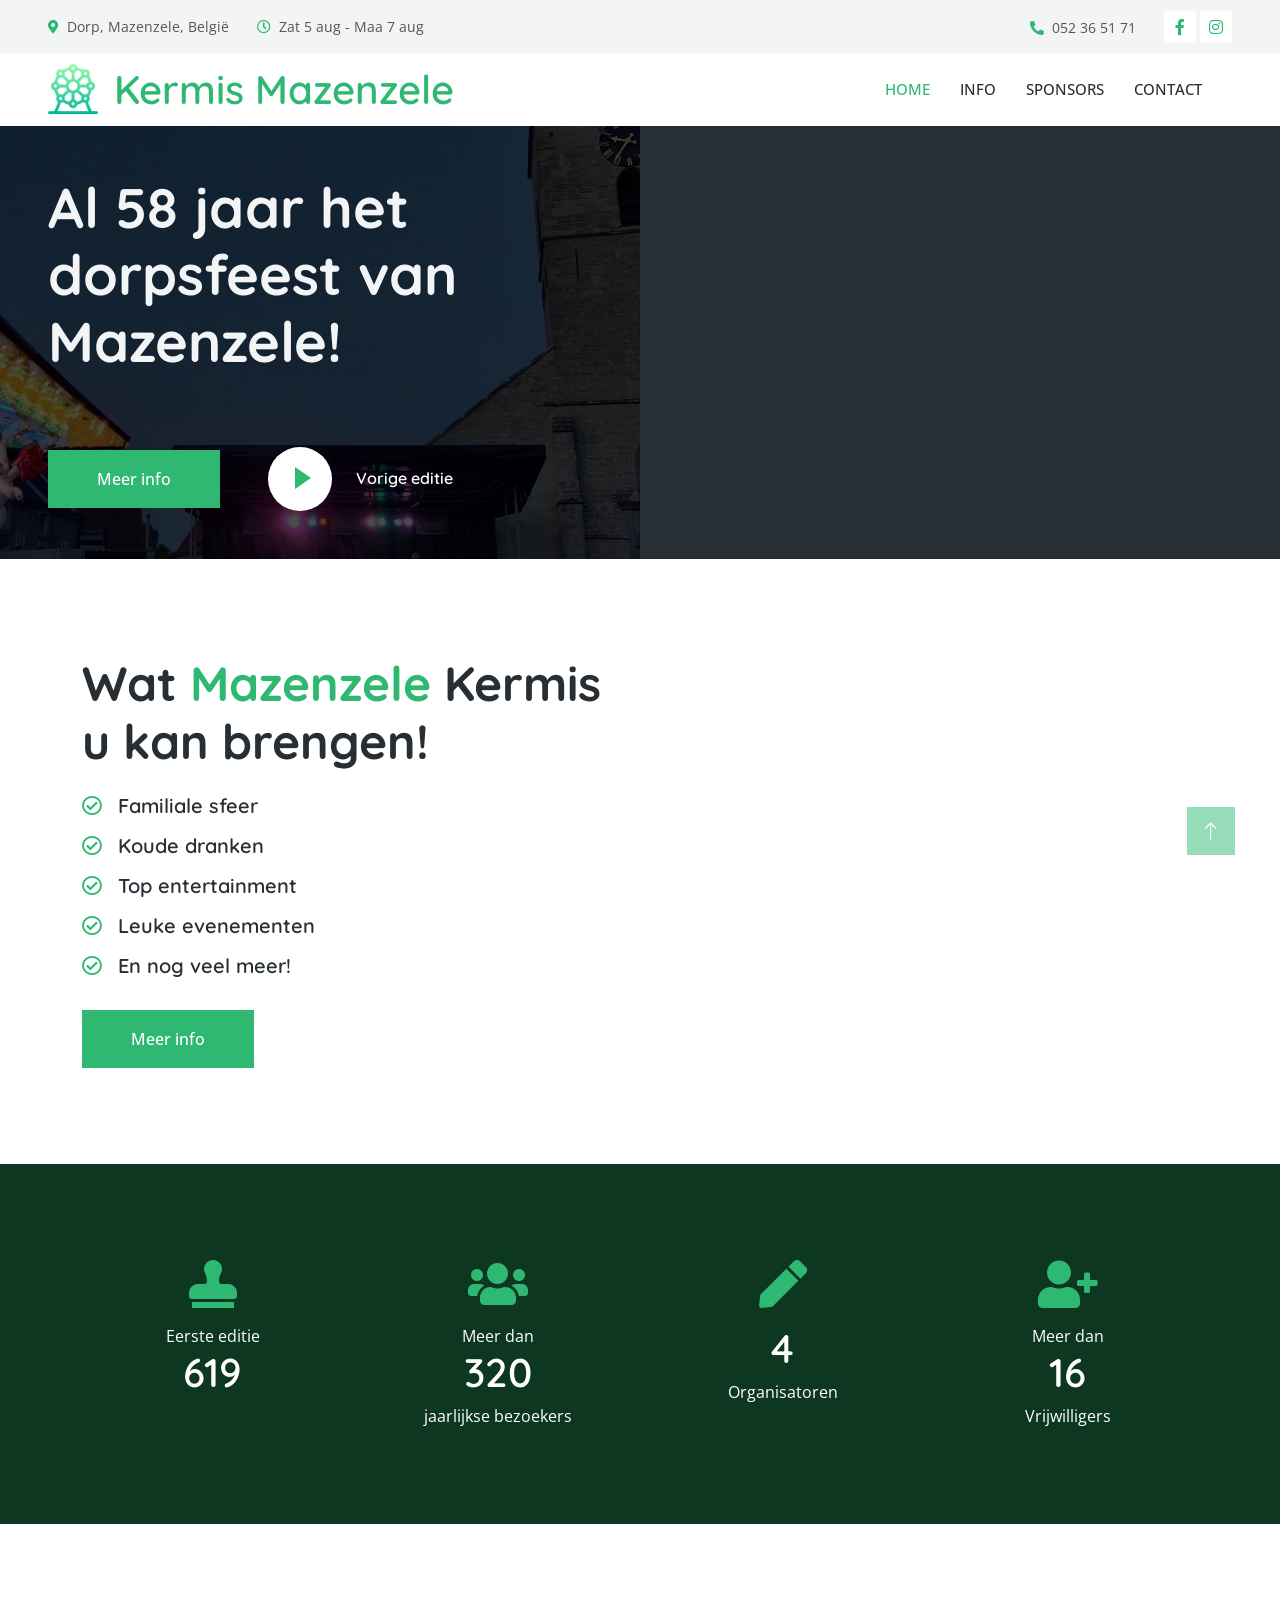
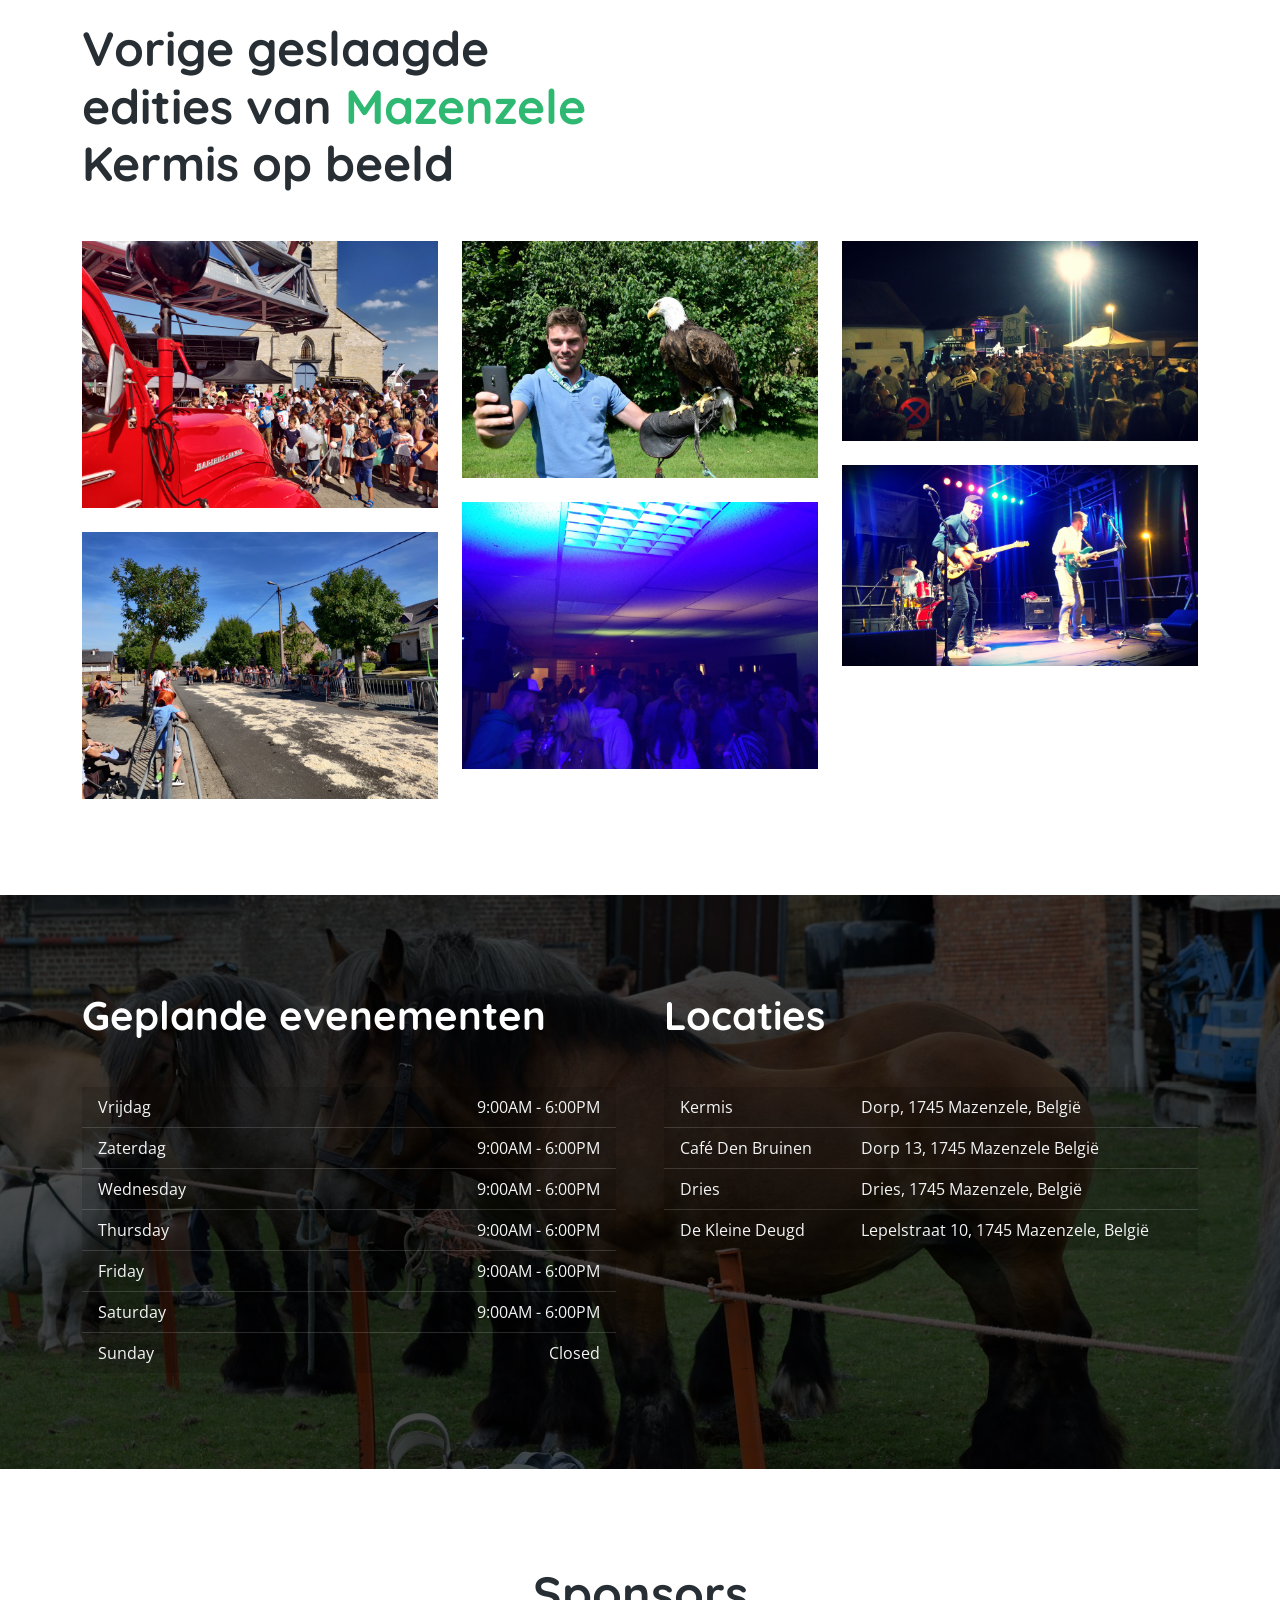
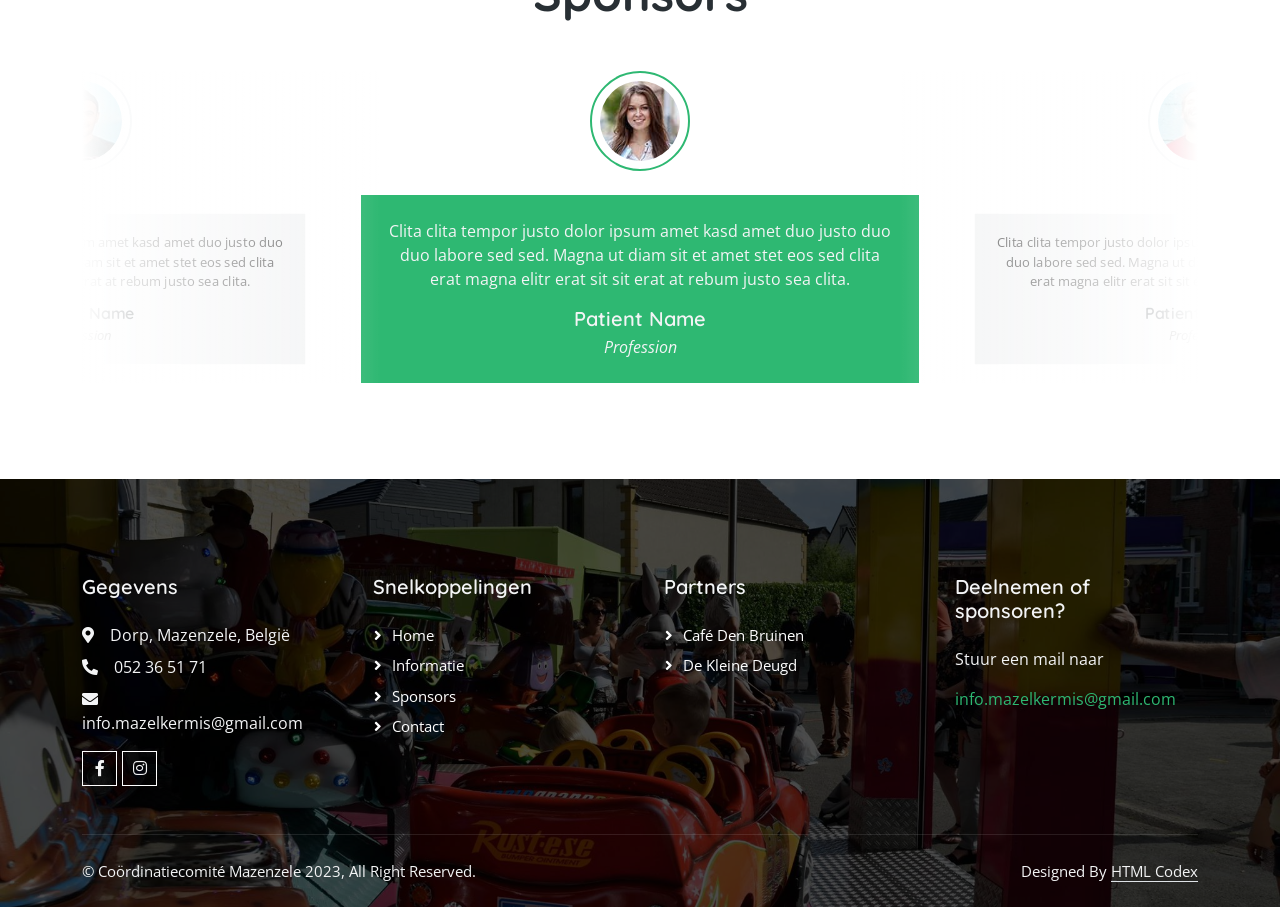
==== index.html @ 826b0ed5 "Update www" ====
<!DOCTYPE html>
<html lang="en">
  <head>
    <meta charset="utf-8" />
    <title>Kermis Mazenzele - Het dorpsfeest van Mazenzele!</title>
    <meta content="width=device-width, initial-scale=1.0" name="viewport" />
    <meta content="Mazenzele" name="keywords" />
    <meta content="Kermis" name="description" />

    <!-- Favicon -->
    <link href="img/favicon.ico" rel="icon" />

    <!-- Google Web Fonts -->
    <link rel="preconnect" href="https://fonts.googleapis.com" />
    <link rel="preconnect" href="https://fonts.gstatic.com" crossorigin />
    <link
      href="https://fonts.googleapis.com/css2?family=Open+Sans:wght@400;500&family=Quicksand:wght@600;700&display=swap"
      rel="stylesheet"
    />

    <!-- Icon Font Stylesheet -->
    <link
      href="https://cdnjs.cloudflare.com/ajax/libs/font-awesome/5.10.0/css/all.min.css"
      rel="stylesheet"
    />
    <link
      href="https://cdn.jsdelivr.net/npm/bootstrap-icons@1.4.1/font/bootstrap-icons.css"
      rel="stylesheet"
    />

    <!-- Libraries Stylesheet -->
    <link href="lib/animate/animate.min.css" rel="stylesheet" />
    <link href="lib/lightbox/css/lightbox.min.css" rel="stylesheet" />
    <link href="lib/owlcarousel/assets/owl.carousel.min.css" rel="stylesheet" />

    <!-- Customized Bootstrap Stylesheet -->
    <link href="css/bootstrap.min.css" rel="stylesheet" />

    <!-- Template Stylesheet -->
    <link href="css/style.css" rel="stylesheet" />
  </head>

  <body>
    <!-- Spinner Start -->
    <div
      id="spinner"
      class="show bg-white position-fixed translate-middle w-100 vh-100 top-50 start-50 d-flex align-items-center justify-content-center"
    >
      <div
        class="spinner-border text-primary"
        style="width: 3rem; height: 3rem"
        role="status"
      >
        <span class="sr-only">Loading...</span>
      </div>
    </div>
    <!-- Spinner End -->

    <!-- Topbar Start -->
    <div class="container-fluid bg-light p-0 wow fadeIn" data-wow-delay="0.1s">
      <div class="row gx-0 d-none d-lg-flex">
        <div class="col-lg-7 px-5 text-start">
          <div class="h-100 d-inline-flex align-items-center py-3 me-4">
            <small class="fa fa-map-marker-alt text-primary me-2"></small>
            <small>Dorp, Mazenzele, België</small>
          </div>
          <div class="h-100 d-inline-flex align-items-center py-3">
            <small class="far fa-clock text-primary me-2"></small>
            <small>Zat 5 aug - Maa 7 aug</small>
          </div>
        </div>
        <div class="col-lg-5 px-5 text-end">
          <div class="h-100 d-inline-flex align-items-center py-3 me-4">
            <small class="fa fa-phone-alt text-primary me-2"></small>
            <small>052 36 51 71</small>
          </div>
          <div class="h-100 d-inline-flex align-items-center">
            <a
              class="btn btn-sm-square bg-white text-primary me-1"
              href="https://www.facebook.com/KermisMazenzele/?locale=nl_BE"
              ><i class="fab fa-facebook-f"></i
            ></a>
            <!-- <a class="btn btn-sm-square bg-white text-primary me-1" href=""
              ><i class="fab fa-twitter"></i
            ></a>
            <a class="btn btn-sm-square bg-white text-primary me-1" href=""
              ><i class="fab fa-linkedin-in"></i
            ></a> -->
            <a
              class="btn btn-sm-square bg-white text-primary me-0"
              href="https://www.instagram.com/kermismazenzele/"
              ><i class="fab fa-instagram"></i
            ></a>
          </div>
        </div>
      </div>
    </div>
    <!-- Topbar End -->

    <!-- Navbar Start -->
    <nav
      class="navbar navbar-expand-lg bg-white navbar-light sticky-top py-lg-0 px-4 px-lg-5 wow fadeIn"
      data-wow-delay="0.1s"
    >
      <a href="index.html" class="navbar-brand p-0">
        <img
          class="img-fluid me-3"
          src="img/icon/ferris-wheel.png"
          alt="Icon"
        />
        <h1 class="m-0 text-primary">Kermis Mazenzele</h1>
      </a>
      <button
        type="button"
        class="navbar-toggler"
        data-bs-toggle="collapse"
        data-bs-target="#navbarCollapse"
      >
        <span class="navbar-toggler-icon"></span>
      </button>
      <div class="collapse navbar-collapse py-4 py-lg-0" id="navbarCollapse">
        <div class="navbar-nav ms-auto">
          <a href="index.html" class="nav-item nav-link active">Home</a>
          <a href="info.html" class="nav-item nav-link">Info</a>
          <a href="sponsors.html" class="nav-item nav-link">Sponsors</a>
          <a href="contact.html" class="nav-item nav-link">Contact</a>
        </div>
      </div>
    </nav>
    <!-- Navbar End -->

    <!-- Header Start -->
    <div class="container-fluid bg-dark p-0 mb-5">
      <div class="row g-0 flex-column-reverse flex-lg-row">
        <div class="col-lg-6 p-0 wow fadeIn" data-wow-delay="0.1s">
          <div
            class="header-bg h-100 d-flex flex-column justify-content-center p-5"
          >
            <h1 class="display-4 text-light mb-5">
              Al 58 jaar het dorpsfeest van Mazenzele!
            </h1>
            <div class="d-flex align-items-center pt-4 animated slideInDown">
              <a
                href="info.html"
                class="btn btn-primary py-sm-3 px-3 px-sm-5 me-5"
                >Meer info</a
              >
              <button
                type="button"
                class="btn-play"
                onclick="window.open('https://fb.watch/l04UT8slRQ/','_blank')"
              >
                <span></span>
              </button>
              <h6 class="text-white m-0 ms-4 d-none d-sm-block">
                Vorige editie
              </h6>
            </div>
          </div>
        </div>
        <div class="col-lg-6 wow fadeIn" data-wow-delay="0.5s">
          <img class="img-fluid" src="img/Mazel4(2).png" alt="" />
        </div>
      </div>
    </div>
    <!-- Header End -->

    <!-- Video Modal Start -->
    <!-- <div
      class="modal modal-video fade"
      id="videoModal"
      tabindex="-1"
      aria-labelledby="exampleModalLabel"
      aria-hidden="true"
    >
      <div class="modal-dialog">
        <div class="modal-content rounded-0">
          <div class="modal-header">
            <h3 class="modal-title" id="exampleModalLabel">
              Video vorige editie
            </h3>
            <button
              type="button"
              class="btn-close"
              data-bs-dismiss="modal"
              aria-label="Close"
            ></button>
          </div>
          <div class="modal-body">

            <div class="ratio ratio-16x9">
              <iframe
                class="embed-responsive-item"
                src="https://fb.watch/l04UT8slRQ/"
                id="video"
                allowfullscreen
                allowscriptaccess="true"
                allow="autoplay"
              ></iframe>
            </div>
          </div>
        </div>
      </div>
    </div> -->
    <!-- Video Modal End -->

    <!-- About Start -->
    <div class="container-xxl py-5">
      <div class="container">
        <div class="row g-5">
          <div class="col-lg-6 wow fadeInUp" data-wow-delay="0.1s">
            <h1 class="display-5 mb-4">
              Wat
              <span class="text-primary">Mazenzele</span> Kermis u kan brengen!
            </h1>
            <!-- <p class="mb-4">
              Stet no et lorem dolor et diam, amet duo ut dolore vero eos. No
              stet est diam rebum amet diam ipsum. Clita clita labore, dolor duo
              nonumy clita sit at, sed sit sanctus dolor eos.
            </p> -->
            <h5 class="mb-3">
              <i class="far fa-check-circle text-primary me-3"></i>Familiale
              sfeer
            </h5>
            <h5 class="mb-3">
              <i class="far fa-check-circle text-primary me-3"></i>Koude dranken
            </h5>
            <h5 class="mb-3">
              <i class="far fa-check-circle text-primary me-3"></i>Top
              entertainment
            </h5>
            <h5 class="mb-3">
              <i class="far fa-check-circle text-primary me-3"></i>Leuke
              evenementen
            </h5>
            <h5 class="mb-3">
              <i class="far fa-check-circle text-primary me-3"></i>En nog veel
              meer!
            </h5>
            <a class="btn btn-primary py-3 px-5 mt-3" href="info.html"
              >Meer info</a
            >
          </div>
          <!-- <div class="col-lg-6 wow fadeInUp" data-wow-delay="0.5s">
            <div class="img-border">
              <img class="img-fluid" src="img/about.jpg" alt="" />
            </div>
          </div> -->
        </div>
      </div>
    </div>
    <!-- About End -->

    <!-- Facts Start -->
    <div
      class="container-xxl bg-primary facts my-5 py-5 wow fadeInUp"
      data-wow-delay="0.1s"
    >
      <div class="container py-5">
        <div class="row g-4">
          <div
            class="col-md-6 col-lg-3 text-center wow fadeIn"
            data-wow-delay="0.1s"
          >
            <i class="fa fa-stamp fa-3x text-primary mb-3"></i>
            <p class="text-white mb-0">Eerste editie</p>
            <h1 class="text-white mb-2" data-toggle="counter-up">1965</h1>
          </div>
          <div
            class="col-md-6 col-lg-3 text-center wow fadeIn"
            data-wow-delay="0.3s"
          >
            <i class="fa fa-users fa-3x text-primary mb-3"></i>
            <p class="text-white mb-0">Meer dan</p>
            <h1 class="text-white mb-2" data-toggle="counter-up">1000</h1>
            <p class="text-white mb-0">jaarlijkse bezoekers</p>
          </div>
          <div
            class="col-md-6 col-lg-3 text-center wow fadeIn"
            data-wow-delay="0.5s"
          >
            <i class="fa fa-pen fa-3x text-primary mb-3"></i>
            <h1 class="text-white mb-2" data-toggle="counter-up">11</h1>
            <p class="text-white mb-0">Organisatoren</p>
          </div>
          <div
            class="col-md-6 col-lg-3 text-center wow fadeIn"
            data-wow-delay="0.7s"
          >
            <i class="fa fa-user-plus fa-3x text-primary mb-3"></i>
            <p class="text-white mb-0">Meer dan</p>
            <h1 class="text-white mb-2" data-toggle="counter-up">50</h1>
            <p class="text-white mb-0">Vrijwilligers</p>
          </div>
        </div>
      </div>
    </div>
    <!-- Facts End -->

    <!-- Service Start -->
    <!--     <div class="container-xxl py-5">
      <div class="container">
        <div class="row g-5 mb-5 wow fadeInUp" data-wow-delay="0.1s">
          <div class="col-lg-6">
            <p><span class="text-primary me-2">#</span>Our Services</p>
            <h1 class="display-5 mb-0">
              Special Services For
              <span class="text-primary">Zoofari</span> Visitors
            </h1>
          </div>
          <div class="col-lg-6">
            <div
              class="bg-primary h-100 d-flex align-items-center py-4 px-4 px-sm-5"
            >
              <i class="fa fa-3x fa-mobile-alt text-white"></i>
              <div class="ms-4">
                <p class="text-white mb-0">Call for more info</p>
                <h2 class="text-white mb-0">+012 345 6789</h2>
              </div>
            </div>
          </div>
        </div>
        <div class="row gy-5 gx-4">
          <div
            class="col-lg-3 col-md-4 col-sm-6 wow fadeInUp"
            data-wow-delay="0.1s"
          >
            <img class="img-fluid mb-3" src="img/icon/icon-2.png" alt="Icon" />
            <h5 class="mb-3">Car Parking</h5>
            <span
              >Erat ipsum justo amet duo et elitr dolor, est duo duo eos lorem
              sed diam stet diam sed stet.</span
            >
          </div>
          <div
            class="col-lg-3 col-md-4 col-sm-6 wow fadeInUp"
            data-wow-delay="0.3s"
          >
            <img class="img-fluid mb-3" src="img/icon/icon-3.png" alt="Icon" />
            <h5 class="mb-3">Animal Photos</h5>
            <span
              >Erat ipsum justo amet duo et elitr dolor, est duo duo eos lorem
              sed diam stet diam sed stet.</span
            >
          </div>
          <div
            class="col-lg-3 col-md-4 col-sm-6 wow fadeInUp"
            data-wow-delay="0.5s"
          >
            <img class="img-fluid mb-3" src="img/icon/icon-4.png" alt="Icon" />
            <h5 class="mb-3">Guide Services</h5>
            <span
              >Erat ipsum justo amet duo et elitr dolor, est duo duo eos lorem
              sed diam stet diam sed stet.</span
            >
          </div>
          <div
            class="col-lg-3 col-md-4 col-sm-6 wow fadeInUp"
            data-wow-delay="0.7s"
          >
            <img class="img-fluid mb-3" src="img/icon/icon-5.png" alt="Icon" />
            <h5 class="mb-3">Food & Beverages</h5>
            <span
              >Erat ipsum justo amet duo et elitr dolor, est duo duo eos lorem
              sed diam stet diam sed stet.</span
            >
          </div>
          <div
            class="col-lg-3 col-md-4 col-sm-6 wow fadeInUp"
            data-wow-delay="0.1s"
          >
            <img class="img-fluid mb-3" src="img/icon/icon-6.png" alt="Icon" />
            <h5 class="mb-3">Zoo Shopping</h5>
            <span
              >Erat ipsum justo amet duo et elitr dolor, est duo duo eos lorem
              sed diam stet diam sed stet.</span
            >
          </div>
          <div
            class="col-lg-3 col-md-4 col-sm-6 wow fadeInUp"
            data-wow-delay="0.3s"
          >
            <img class="img-fluid mb-3" src="img/icon/icon-7.png" alt="Icon" />
            <h5 class="mb-3">Free Hi Speed Wi-Fi</h5>
            <span
              >Erat ipsum justo amet duo et elitr dolor, est duo duo eos lorem
              sed diam stet diam sed stet.</span
            >
          </div>
          <div
            class="col-lg-3 col-md-4 col-sm-6 wow fadeInUp"
            data-wow-delay="0.5s"
          >
            <img class="img-fluid mb-3" src="img/icon/icon-8.png" alt="Icon" />
            <h5 class="mb-3">Play Ground</h5>
            <span
              >Erat ipsum justo amet duo et elitr dolor, est duo duo eos lorem
              sed diam stet diam sed stet.</span
            >
          </div>
          <div
            class="col-lg-3 col-md-4 col-sm-6 wow fadeInUp"
            data-wow-delay="0.7s"
          >
            <img class="img-fluid mb-3" src="img/icon/icon-9.png" alt="Icon" />
            <h5 class="mb-3">Rest House</h5>
            <span
              >Erat ipsum justo amet duo et elitr dolor, est duo duo eos lorem
              sed diam stet diam sed stet.</span
            >
          </div>
        </div>
      </div>
    </div> -->
    <!-- Service End -->

    <!-- Animal Start -->
    <div class="container-xxl py-5">
      <div class="container">
        <div
          class="row g-5 mb-5 align-items-end wow fadeInUp"
          data-wow-delay="0.1s"
        >
          <div class="col-lg-6">
            <h1 class="display-5 mb-0">
              Vorige geslaagde edities van
              <span class="text-primary">Mazenzele</span> Kermis op beeld
            </h1>
          </div>
        </div>
        <div class="row g-4">
          <div class="col-lg-4 col-md-6 wow fadeInUp" data-wow-delay="0.1s">
            <div class="row g-4">
              <div class="col-12">
                <a
                  class="animal-item"
                  href="img/Mazel7.jpg"
                  data-lightbox="foto"
                >
                  <div class="position-relative">
                    <img class="img-fluid" src="img/Mazel7.jpg" alt="" />
                    <div class="animal-text p-4">
                      <p class="text-white small text-uppercase mb-0">
                        Animatie
                      </p>
                      <h5 class="text-white mb-0">Kinderanimatie</h5>
                    </div>
                  </div>
                </a>
              </div>
              <div class="col-12">
                <a
                  class="animal-item"
                  href="img/Mazel8.jpg"
                  data-lightbox="foto"
                >
                  <div class="position-relative">
                    <img class="img-fluid" src="img/Mazel8.jpg" alt="" />
                    <div class="animal-text p-4">
                      <p class="text-white small text-uppercase mb-0">Dieren</p>
                      <h5 class="text-white mb-0">Diertentoonstellingen</h5>
                    </div>
                  </div>
                </a>
              </div>
            </div>
          </div>
          <div class="col-lg-4 col-md-6 wow fadeInUp" data-wow-delay="0.3s">
            <div class="row g-4">
              <div class="col-12">
                <a
                  class="animal-item"
                  href="img/Mazel12.jpg"
                  data-lightbox="foto"
                >
                  <div class="position-relative">
                    <img class="img-fluid" src="img/Mazel12.jpg" alt="" />
                    <div class="animal-text p-4">
                      <p class="text-white small text-uppercase mb-0">Dieren</p>
                      <h5 class="text-white mb-0">Shows</h5>
                    </div>
                  </div>
                </a>
              </div>
              <div class="col-12">
                <a
                  class="animal-item"
                  href="img/Mazel10.jpg"
                  data-lightbox="foto"
                >
                  <div class="position-relative">
                    <img class="img-fluid" src="img/Mazel10.jpg" alt="" />
                    <div class="animal-text p-4">
                      <p class="text-white small text-uppercase mb-0">
                        Nachtleven
                      </p>
                      <h5 class="text-white mb-0">Fuif</h5>
                    </div>
                  </div>
                </a>
              </div>
            </div>
          </div>
          <div class="col-lg-4 col-md-6 wow fadeInUp" data-wow-delay="0.5s">
            <div class="row g-4">
              <div class="col-12">
                <a
                  class="animal-item"
                  href="img/Mazel11.jpg"
                  data-lightbox="foto"
                >
                  <div class="position-relative">
                    <img class="img-fluid" src="img/Mazel11.jpg" alt="" />
                    <div class="animal-text p-4">
                      <p class="text-white small text-uppercase mb-0">
                        Nachtleven
                      </p>
                      <h5 class="text-white mb-0">Openluchtfuif</h5>
                    </div>
                  </div>
                </a>
              </div>
              <div class="col-12">
                <a
                  class="animal-item"
                  href="img/Mazel9.jpg"
                  data-lightbox="foto"
                >
                  <div class="position-relative">
                    <img class="img-fluid" src="img/Mazel9.jpg" alt="" />
                    <div class="animal-text p-4">
                      <p class="text-white small text-uppercase mb-0">Muziek</p>
                      <h5 class="text-white mb-0">Live concerten</h5>
                    </div>
                  </div>
                </a>
              </div>
            </div>
          </div>
        </div>
      </div>
    </div>
    <!-- Animal End -->

    <!-- Visiting Hours Start -->
    <div
      class="container-xxl bg-primary visiting-hours my-5 py-5 wow fadeInUp"
      data-wow-delay="0.1s"
    >
      <div class="container py-5">
        <div class="row g-5">
          <div class="col-md-6 wow fadeIn" data-wow-delay="0.3s">
            <h1 class="display-6 text-white mb-5">Geplande evenementen</h1>
            <ul class="list-group list-group-flush">
              <li class="list-group-item">
                <span>Vrijdag</span>
                <span>9:00AM - 6:00PM</span>
              </li>
              <li class="list-group-item">
                <span>Zaterdag</span>
                <span>9:00AM - 6:00PM</span>
              </li>
              <li class="list-group-item">
                <span>Wednesday</span>
                <span>9:00AM - 6:00PM</span>
              </li>
              <li class="list-group-item">
                <span>Thursday</span>
                <span>9:00AM - 6:00PM</span>
              </li>
              <li class="list-group-item">
                <span>Friday</span>
                <span>9:00AM - 6:00PM</span>
              </li>
              <li class="list-group-item">
                <span>Saturday</span>
                <span>9:00AM - 6:00PM</span>
              </li>
              <li class="list-group-item">
                <span>Sunday</span>
                <span>Closed</span>
              </li>
            </ul>
          </div>
          <div class="col-md-6 text-light wow fadeIn" data-wow-delay="0.5s">
            <h1 class="display-6 text-white mb-5">Locaties</h1>
            <table class="table">
              <tbody>
                <tr>
                  <td>Kermis</td>
                  <td>Dorp, 1745 Mazenzele, België</td>
                </tr>
                <tr>
                  <td>Café Den Bruinen</td>
                  <td>Dorp 13, 1745 Mazenzele België</td>
                </tr>
                <tr>
                  <td>Dries</td>
                  <td>Dries, 1745 Mazenzele, België</td>
                </tr>
                <tr>
                  <td>De Kleine Deugd</td>
                  <td>Lepelstraat 10, 1745 Mazenzele, België</td>
                </tr>
              </tbody>
            </table>
          </div>
        </div>
      </div>
    </div>
    <!-- Visiting Hours End -->

    <!-- Membership Start -->
    <!-- <div class="container-xxl py-5">
      <div class="container">
        <div
          class="row g-5 mb-5 align-items-end wow fadeInUp"
          data-wow-delay="0.1s"
        >
          <div class="col-lg-6">
            <p><span class="text-primary me-2">#</span>Membership</p>
            <h1 class="display-5 mb-0">
              You Can Be A Proud Member Of
              <span class="text-primary">Zoofari</span>
            </h1>
          </div>
          <div class="col-lg-6 text-lg-end">
            <a class="btn btn-primary py-3 px-5" href="">Special Pricing</a>
          </div>
        </div>
        <div class="row g-4">
          <div class="col-lg-4 col-md-6 wow fadeInUp" data-wow-delay="0.1s">
            <div class="membership-item position-relative">
              <img class="img-fluid" src="img/animal-lg-1.jpg" alt="" />
              <h1 class="display-1">01</h1>
              <h4 class="text-white mb-3">Popular</h4>
              <h3 class="text-primary mb-4">$99.00</h3>
              <p><i class="fa fa-check text-primary me-3"></i>10% discount</p>
              <p>
                <i class="fa fa-check text-primary me-3"></i>2 adult and 2 child
              </p>
              <p>
                <i class="fa fa-check text-primary me-3"></i>Free animal
                exhibition
              </p>
              <a class="btn btn-outline-light px-4 mt-3" href="">Get Started</a>
            </div>
          </div>
          <div class="col-lg-4 col-md-6 wow fadeInUp" data-wow-delay="0.3s">
            <div class="membership-item position-relative">
              <img class="img-fluid" src="img/animal-lg-2.jpg" alt="" />
              <h1 class="display-1">02</h1>
              <h4 class="text-white mb-3">Standard</h4>
              <h3 class="text-primary mb-4">$149.00</h3>
              <p><i class="fa fa-check text-primary me-3"></i>15% discount</p>
              <p>
                <i class="fa fa-check text-primary me-3"></i>4 adult and 4 child
              </p>
              <p>
                <i class="fa fa-check text-primary me-3"></i>Free animal
                exhibition
              </p>
              <a class="btn btn-outline-light px-4 mt-3" href="">Get Started</a>
            </div>
          </div>
          <div class="col-lg-4 col-md-6 wow fadeInUp" data-wow-delay="0.5s">
            <div class="membership-item position-relative">
              <img class="img-fluid" src="img/animal-lg-3.jpg" alt="" />
              <h1 class="display-1">03</h1>
              <h4 class="text-white mb-3">Premium</h4>
              <h3 class="text-primary mb-4">$199.00</h3>
              <p><i class="fa fa-check text-primary me-3"></i>20% discount</p>
              <p>
                <i class="fa fa-check text-primary me-3"></i>6 adult and 6 child
              </p>
              <p>
                <i class="fa fa-check text-primary me-3"></i>Free animal
                exhibition
              </p>
              <a class="btn btn-outline-light px-4 mt-3" href="">Get Started</a>
            </div>
          </div>
        </div>
      </div>
    </div> -->
    <!-- Membership End -->

    <!-- Testimonial Start -->
    <div class="container-xxl py-5">
      <div class="container">
        <h1
          class="display-5 text-center mb-5 wow fadeInUp"
          data-wow-delay="0.1s"
        >
          Sponsors
        </h1>
        <div
          class="owl-carousel testimonial-carousel wow fadeInUp"
          data-wow-delay="0.1s"
        >
          <div class="testimonial-item text-center">
            <img
              class="img-fluid rounded-circle border border-2 p-2 mx-auto mb-4"
              src="img/testimonial-1.jpg"
              style="width: 100px; height: 100px"
            />
            <div class="testimonial-text rounded text-center p-4">
              <p>
                Clita clita tempor justo dolor ipsum amet kasd amet duo justo
                duo duo labore sed sed. Magna ut diam sit et amet stet eos sed
                clita erat magna elitr erat sit sit erat at rebum justo sea
                clita.
              </p>
              <h5 class="mb-1">Patient Name</h5>
              <span class="fst-italic">Profession</span>
            </div>
          </div>
          <div class="testimonial-item text-center">
            <img
              class="img-fluid rounded-circle border border-2 p-2 mx-auto mb-4"
              src="img/testimonial-2.jpg"
              style="width: 100px; height: 100px"
            />
            <div class="testimonial-text rounded text-center p-4">
              <p>
                Clita clita tempor justo dolor ipsum amet kasd amet duo justo
                duo duo labore sed sed. Magna ut diam sit et amet stet eos sed
                clita erat magna elitr erat sit sit erat at rebum justo sea
                clita.
              </p>
              <h5 class="mb-1">Patient Name</h5>
              <span class="fst-italic">Profession</span>
            </div>
          </div>
          <div class="testimonial-item text-center">
            <img
              class="img-fluid rounded-circle border border-2 p-2 mx-auto mb-4"
              src="img/testimonial-3.jpg"
              style="width: 100px; height: 100px"
            />
            <div class="testimonial-text rounded text-center p-4">
              <p>
                Clita clita tempor justo dolor ipsum amet kasd amet duo justo
                duo duo labore sed sed. Magna ut diam sit et amet stet eos sed
                clita erat magna elitr erat sit sit erat at rebum justo sea
                clita.
              </p>
              <h5 class="mb-1">Patient Name</h5>
              <span class="fst-italic">Profession</span>
            </div>
          </div>
        </div>
      </div>
    </div>
    <!-- Testimonial End -->

    <!-- Footer Start -->
    <div
      class="container-fluid footer bg-dark text-light footer mt-5 pt-5 wow fadeIn"
      data-wow-delay="0.1s"
    >
      <div class="container py-5">
        <div class="row g-5">
          <div class="col-lg-3 col-md-6">
            <h5 class="text-light mb-4">Gegevens</h5>
            <p class="mb-2">
              <i class="fa fa-map-marker-alt me-3"></i>Dorp, Mazenzele, België
            </p>
            <p class="mb-2"><i class="fa fa-phone-alt me-3"></i>052 36 51 71</p>
            <p class="mb-2">
              <i class="fa fa-envelope me-3"></i>info.mazelkermis@gmail.com
            </p>
            <div class="d-flex pt-2">
              <!-- <a class="btn btn-outline-light btn-social" href=""
                ><i class="fab fa-twitter"></i
              ></a> -->
              <a
                class="btn btn-outline-light btn-social"
                href="https://www.facebook.com/KermisMazenzele/?locale=nl_BE"
                ><i class="fab fa-facebook-f"></i
              ></a>
              <a
                class="btn btn-outline-light btn-social"
                href="https://www.instagram.com/kermismazenzele/"
                ><i class="fab fa-instagram"></i
              ></a>
              <!--<a class="btn btn-outline-light btn-social" href=""
                ><i class="fab fa-linkedin-in"></i
              ></a> -->
            </div>
          </div>
          <div class="col-lg-3 col-md-6">
            <h5 class="text-light mb-4">Snelkoppelingen</h5>
            <a class="btn btn-link" href="index.html">Home</a>
            <a class="btn btn-link" href="info.html">Informatie</a>
            <a class="btn btn-link" href="sponsors.html">Sponsors</a>
            <a class="btn btn-link" href="contact.html">Contact</a>
          </div>
          <div class="col-lg-3 col-md-6">
            <h5 class="text-light mb-4">Partners</h5>
            <a
              class="btn btn-link"
              href="https://www.facebook.com/CafeDenBruinen/?locale=nl_NL"
              >Café den Bruinen</a
            >
            <a class="btn btn-link" href="https://www.dekleinedeugd2020.be/"
              >De Kleine Deugd</a
            >
            <!-- <a class="btn btn-link" href="">Our Services</a>
            <a class="btn btn-link" href="">Terms & Condition</a>
            <a class="btn btn-link" href="">Support</a> -->
          </div>
          <div class="col-lg-3 col-md-6">
            <h5 class="text-light mb-4">Deelnemen of sponsoren?</h5>
            <p>Stuur een mail naar</p>
            <p>
              <a href="mailto:info.mazelkermis@gmail.com"
                >info.mazelkermis@gmail.com</a
              >
            </p>
            <div class="position-relative mx-auto" style="max-width: 400px">
              <!-- <input
                class="form-control border-0 w-100 py-3 ps-4 pe-5"
                type="text"
                placeholder="Your email"
              />
               <button
                type="button"
                class="btn btn-primary py-2 position-absolute top-0 end-0 mt-2 me-2"
              >
                SignUp
              </button> -->
            </div>
          </div>
        </div>
      </div>
      <div class="container">
        <div class="copyright">
          <div class="row">
            <div class="col-md-6 text-center text-md-start mb-3 mb-md-0">
              &copy; Coördinatiecomité Mazenzele 2023, All Right Reserved.
            </div>
            <div class="col-md-6 text-center text-md-end">
              <!--/*** This template is free as long as you keep the footer author’s credit link/attribution link/backlink. If you'd like to use the template without the footer author’s credit link/attribution link/backlink, you can purchase the Credit Removal License from "https://htmlcodex.com/credit-removal". Thank you for your support. ***/-->
              Designed By
              <a class="border-bottom" href="https://htmlcodex.com"
                >HTML Codex</a
              >
            </div>
          </div>
        </div>
      </div>
    </div>
    <!-- Footer End -->

    <!-- Back to Top -->
    <a href="#" class="btn btn-lg btn-primary btn-lg-square back-to-top"
      ><i class="bi bi-arrow-up"></i
    ></a>

    <!-- JavaScript Libraries -->
    <script src="https://code.jquery.com/jquery-3.4.1.min.js"></script>
    <script src="https://cdn.jsdelivr.net/npm/bootstrap@5.0.0/dist/js/bootstrap.bundle.min.js"></script>
    <script src="lib/wow/wow.min.js"></script>
    <script src="lib/easing/easing.min.js"></script>
    <script src="lib/waypoints/waypoints.min.js"></script>
    <script src="lib/counterup/counterup.min.js"></script>
    <script src="lib/owlcarousel/owl.carousel.min.js"></script>
    <script src="lib/lightbox/js/lightbox.min.js"></script>

    <!-- Template Javascript -->
    <script src="js/main.js"></script>
  </body>
</html>
---- css/style.css ----
/********** Template CSS **********/
:root {
  --primary: #2eb872;
  --light: #f3f4f5;
  --dark: #282f34;
}

.back-to-top {
  position: fixed;
  display: none;
  right: 45px;
  bottom: 45px;
  z-index: 99;
}

/*** Spinner ***/
#spinner {
  opacity: 0;
  visibility: hidden;
  transition: opacity 0.5s ease-out, visibility 0s linear 0.5s;
  z-index: 99999;
}

#spinner.show {
  transition: opacity 0.5s ease-out, visibility 0s linear 0s;
  visibility: visible;
  opacity: 1;
}

/*** Button ***/
.btn {
  font-weight: 500;
  transition: 0.5s;
}

.btn.btn-primary,
.btn.btn-secondary {
  color: #ffffff;
}

.btn-square {
  width: 38px;
  height: 38px;
}

.btn-sm-square {
  width: 32px;
  height: 32px;
}

.btn-lg-square {
  width: 48px;
  height: 48px;
}

.btn-square,
.btn-sm-square,
.btn-lg-square {
  padding: 0;
  display: flex;
  align-items: center;
  justify-content: center;
  font-weight: normal;
}

/*** Navbar ***/
.navbar.sticky-top {
  top: -100px;
  transition: 0.5s;
}

.navbar .navbar-brand {
  display: flex;
  align-items: center;
}

.navbar .navbar-brand img {
  max-height: 50px;
}

.navbar .dropdown-toggle::after {
  border: none;
  content: "\f107";
  font-family: "Font Awesome 5 Free";
  font-weight: 900;
  vertical-align: middle;
  margin-left: 8px;
}

.navbar .navbar-nav .nav-link {
  margin-right: 30px;
  padding: 25px 0;
  color: #ffffff;
  font-size: 15px;
  font-weight: 500;
  text-transform: uppercase;
  outline: none;
}

.navbar .navbar-nav .nav-link:hover,
.navbar .navbar-nav .nav-link.active {
  color: var(--primary);
}

@media (max-width: 991.98px) {
  .navbar .navbar-nav .nav-link {
    margin-right: 0;
    padding: 10px 0;
  }

  .navbar .navbar-nav {
    border-top: 1px solid #eeeeee;
  }
}

.navbar .navbar-nav .nav-link {
  color: var(--dark);
  font-weight: 500;
}

@media (min-width: 992px) {
  .navbar .nav-item .dropdown-menu {
    display: block;
    border: none;
    margin-top: 0;
    top: 150%;
    opacity: 0;
    visibility: hidden;
    transition: 0.5s;
  }

  .navbar .nav-item:hover .dropdown-menu {
    top: 100%;
    visibility: visible;
    transition: 0.5s;
    opacity: 1;
  }
}

/*** Header ***/
.header-bg {
  background: linear-gradient(rgba(0, 0, 0, 0.7), rgba(0, 0, 0, 0.7)),
    url(../img/Mazel5.jpg) center center no-repeat;
  background-size: cover;
}

.btn-play {
  position: relative;
  display: block;
  box-sizing: content-box;
  width: 16px;
  height: 26px;
  border-radius: 100%;
  border: none;
  outline: none !important;
  padding: 18px 20px 20px 28px;
  background: #ffffff;
}

.btn-play:before {
  content: "";
  position: absolute;
  z-index: 0;
  left: 50%;
  top: 50%;
  transform: translateX(-50%) translateY(-50%);
  display: block;
  width: 60px;
  height: 60px;
  background: #ffffff;
  border-radius: 100%;
  animation: pulse-border 1500ms ease-out infinite;
}

.btn-play:after {
  content: "";
  position: absolute;
  z-index: 1;
  left: 50%;
  top: 50%;
  transform: translateX(-50%) translateY(-50%);
  display: block;
  width: 60px;
  height: 60px;
  background: #ffffff;
  border-radius: 100%;
  transition: all 200ms;
}

.btn-play span {
  display: block;
  position: relative;
  z-index: 3;
  width: 0;
  height: 0;
  left: -1px;
  border-left: 16px solid var(--primary);
  border-top: 11px solid transparent;
  border-bottom: 11px solid transparent;
}

@keyframes pulse-border {
  0% {
    transform: translateX(-50%) translateY(-50%) translateZ(0) scale(1);
    opacity: 1;
  }

  100% {
    transform: translateX(-50%) translateY(-50%) translateZ(0) scale(2);
    opacity: 0;
  }
}

.modal-video .modal-dialog {
  position: relative;
  max-width: 800px;
  margin: 60px auto 0 auto;
}

.modal-video .modal-body {
  position: relative;
  padding: 0px;
}

.modal-video .close {
  position: absolute;
  width: 30px;
  height: 30px;
  right: 0px;
  top: -30px;
  z-index: 999;
  font-size: 30px;
  font-weight: normal;
  color: #ffffff;
  background: #000000;
  opacity: 1;
}

.header-carousel .owl-nav {
  position: absolute;
  width: 200px;
  height: 40px;
  bottom: 30px;
  left: 50%;
  transform: translateX(-50%);
  display: flex;
  justify-content: space-between;
}

.header-carousel .owl-nav .owl-prev,
.header-carousel .owl-nav .owl-next {
  width: 40px;
  height: 40px;
  display: flex;
  align-items: center;
  justify-content: center;
  color: #ffffff;
  background: transparent;
  border: 1px solid #ffffff;
  font-size: 22px;
  transition: 0.5s;
}

.header-carousel .owl-nav .owl-prev:hover,
.header-carousel .owl-nav .owl-next:hover {
  background: var(--primary);
  border-color: var(--primary);
}

.header-carousel .owl-dots {
  position: absolute;
  height: 45px;
  bottom: 30px;
  left: 50%;
  transform: translateX(-50%);
  display: flex;
  align-items: center;
  justify-content: center;
}

.header-carousel .owl-dot {
  position: relative;
  display: inline-block;
  margin: 0 5px;
  width: 15px;
  height: 15px;
  background: transparent;
  border: 1px solid #ffffff;
  transition: 0.5s;
}

.header-carousel .owl-dot::after {
  position: absolute;
  content: "";
  width: 5px;
  height: 5px;
  top: 4px;
  left: 4px;
  background: #ffffff;
  border-radius: 5px;
}

.header-carousel .owl-dot.active {
  background: var(--primary);
  border-color: var(--primary);
}

.breadcrumb-item + .breadcrumb-item::before {
  color: var(--light);
}

/*** Img Border ***/
.img-border {
  position: relative;
  height: 100%;
  min-height: 400px;
}

.img-border::before {
  position: absolute;
  content: "";
  top: 0;
  left: 0;
  right: 3rem;
  bottom: 3rem;
  border: 5px solid var(--primary);
}

.img-border img {
  position: absolute;
  top: 3rem;
  left: 3rem;
  width: calc(100% - 3rem);
  height: calc(100% - 3rem);
  object-fit: cover;
}

/*** Facts & Visiting Hours ***/
.facts {
  background: linear-gradient(rgba(0, 0, 0, 0.7), rgba(0, 0, 0, 0.7)),
    url(../img/organisatie.png) center center no-repeat;
  background-size: cover;
}

.visiting-hours {
  background: linear-gradient(rgba(0, 0, 0, 0.7), rgba(0, 0, 0, 0.7)),
    url(../img/Mazel13.jpg) center center no-repeat;
  background-size: cover;
}

.visiting-hours .list-group-item {
  display: flex;
  justify-content: space-between;
  color: var(--light);
  background: rgba(0, 0, 0, 0.15);
  border-color: rgba(255, 255, 255, 0.15);
}

.visiting-hours .table {
  color: var(--light);
  background: rgba(0, 0, 0, 0.15);
}

.visiting-hours .table td {
  padding: 0.5rem 1rem;
  border-color: rgba(255, 255, 255, 0.15);
}

.visiting-hours .table tr:last-child td {
  border: none;
}

/*** Animal ***/
.animal-item {
  position: relative;
  display: block;
}

.animal-item .animal-text {
  position: absolute;
  width: 100%;
  height: 100%;
  top: 0;
  left: 0;
  background: rgba(0, 0, 0, 0.7);
  display: flex;
  flex-direction: column;
  justify-content: flex-end;
  padding-bottom: 100px !important;
  opacity: 0;
  transition: 0.5s;
}

.animal-item:hover .animal-text {
  opacity: 1;
  padding-bottom: 20px !important;
}

/*** Membership ***/
.membership-item {
  padding: 45px 30px;
  color: #ffffff;
  background: rgba(0, 0, 0, 0.7);
}

.membership-item img {
  position: absolute;
  top: 0;
  left: 0;
  width: 100%;
  height: 100%;
  object-fit: cover;
  z-index: -1;
}

.membership-item .display-1 {
  color: transparent;
  -webkit-text-stroke: 2px var(--primary);
}

/*** Testimonial ***/
.testimonial-carousel::before {
  position: absolute;
  content: "";
  top: 0;
  left: 0;
  height: 100%;
  width: 0;
  background: linear-gradient(
    to right,
    rgba(255, 255, 255, 1) 0%,
    rgba(255, 255, 255, 0) 100%
  );
  z-index: 1;
}

.testimonial-carousel::after {
  position: absolute;
  content: "";
  top: 0;
  right: 0;
  height: 100%;
  width: 0;
  background: linear-gradient(
    to left,
    rgba(255, 255, 255, 1) 0%,
    rgba(255, 255, 255, 0) 100%
  );
  z-index: 1;
}

@media (min-width: 768px) {
  .testimonial-carousel::before,
  .testimonial-carousel::after {
    width: 200px;
  }
}

@media (min-width: 992px) {
  .testimonial-carousel::before,
  .testimonial-carousel::after {
    width: 300px;
  }
}

.testimonial-carousel .owl-item .testimonial-text {
  background: var(--light);
  transform: scale(0.8);
  transition: 0.5s;
}

.testimonial-carousel .owl-item.center .testimonial-text {
  background: var(--primary);
  transform: scale(1);
}

.testimonial-carousel .owl-item .testimonial-text *,
.testimonial-carousel .owl-item .testimonial-item img {
  transition: 0.5s;
}

.testimonial-carousel .owl-item.center .testimonial-text * {
  color: var(--light) !important;
}

.testimonial-carousel .owl-item.center .testimonial-item img {
  border-color: var(--primary) !important;
}

.testimonial-carousel .owl-nav {
  position: absolute;
  width: 350px;
  top: 15px;
  left: 50%;
  transform: translateX(-50%);
  display: flex;
  justify-content: space-between;
  opacity: 0;
  transition: 0.5s;
  z-index: 1;
}

.testimonial-carousel:hover .owl-nav {
  width: 300px;
  opacity: 1;
}

.testimonial-carousel .owl-nav .owl-prev,
.testimonial-carousel .owl-nav .owl-next {
  position: relative;
  color: var(--primary);
  font-size: 45px;
  transition: 0.5s;
}

.testimonial-carousel .owl-nav .owl-prev:hover,
.testimonial-carousel .owl-nav .owl-next:hover {
  color: var(--dark);
}

/*** Footer ***/
.footer {
  background: linear-gradient(rgba(0, 0, 0, 0.7), rgba(0, 0, 0, 0.7)),
    url(../img/Mazel14.jpg) center center no-repeat;
  background-size: cover;
}

.footer .btn.btn-social {
  margin-right: 5px;
  width: 35px;
  height: 35px;
  display: flex;
  align-items: center;
  justify-content: center;
  color: var(--light);
  border: 1px solid #ffffff;
  transition: 0.3s;
}

.footer .btn.btn-social:hover {
  color: var(--primary);
}

.footer .btn.btn-link {
  display: block;
  margin-bottom: 5px;
  padding: 0;
  text-align: left;
  color: #ffffff;
  font-size: 15px;
  font-weight: normal;
  text-transform: capitalize;
  transition: 0.3s;
}

.footer .btn.btn-link::before {
  position: relative;
  content: "\f105";
  font-family: "Font Awesome 5 Free";
  font-weight: 900;
  margin-right: 10px;
}

.footer .btn.btn-link:hover {
  color: var(--primary);
  letter-spacing: 1px;
  box-shadow: none;
}

.footer .copyright {
  padding: 25px 0;
  font-size: 15px;
  border-top: 1px solid rgba(256, 256, 256, 0.1);
}

.footer .copyright a {
  color: var(--light);
}

.footer .copyright a:hover {
  color: var(--primary);
}
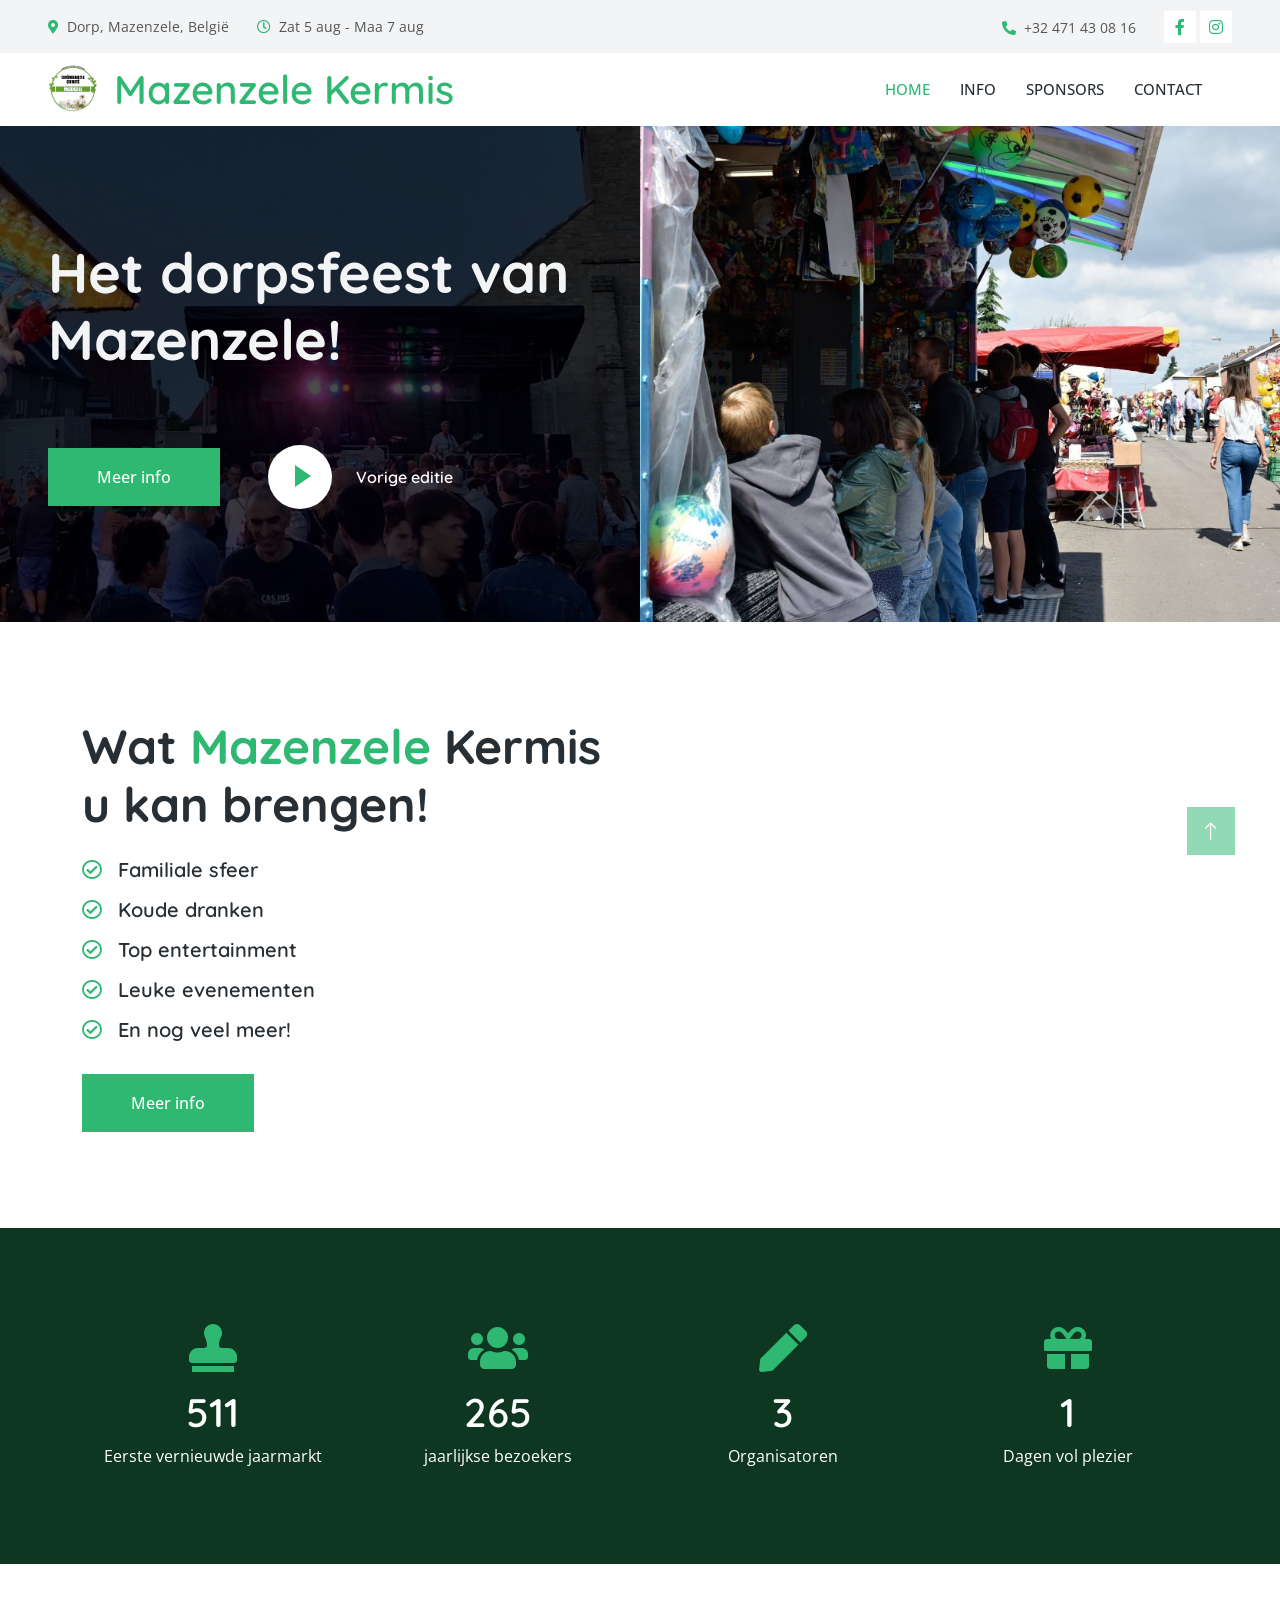
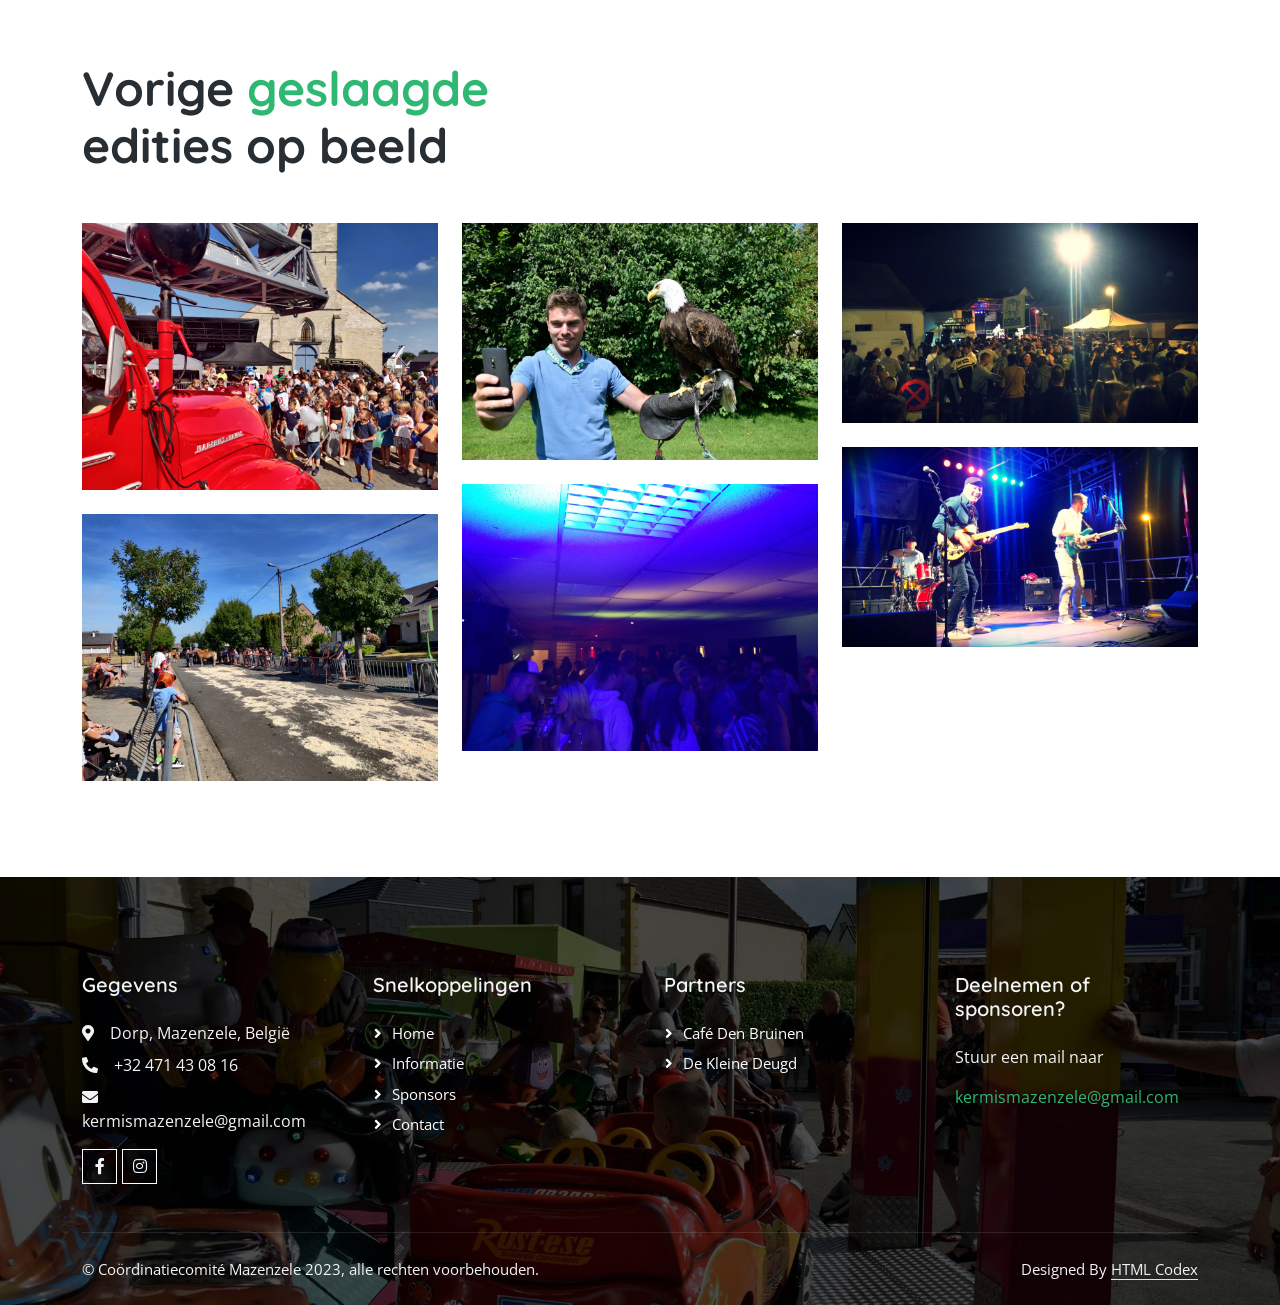
==== commit 95a49484: "Update www: foto's en aanpassingen" ====
--- a/index.html
+++ b/index.html
@@ -2,7 +2,7 @@
 <html lang="en">
   <head>
     <meta charset="utf-8" />
-    <title>Kermis Mazenzele - Het dorpsfeest van Mazenzele!</title>
+    <title>Mazenzele Kermis- Het dorpsfeest van Mazenzele!</title>
     <meta content="width=device-width, initial-scale=1.0" name="viewport" />
     <meta content="Mazenzele" name="keywords" />
     <meta content="Kermis" name="description" />
@@ -72,7 +72,7 @@
         <div class="col-lg-5 px-5 text-end">
           <div class="h-100 d-inline-flex align-items-center py-3 me-4">
             <small class="fa fa-phone-alt text-primary me-2"></small>
-            <small>052 36 51 71</small>
+            <small>+32 471 43 08 16</small>
           </div>
           <div class="h-100 d-inline-flex align-items-center">
             <a
@@ -103,12 +103,8 @@
       data-wow-delay="0.1s"
     >
       <a href="index.html" class="navbar-brand p-0">
-        <img
-          class="img-fluid me-3"
-          src="img/icon/ferris-wheel.png"
-          alt="Icon"
-        />
-        <h1 class="m-0 text-primary">Kermis Mazenzele</h1>
+        <img class="img-fluid me-3" src="img/drive/klein-logo.png" alt="Icon" />
+        <h1 class="m-0 text-primary">Mazenzele Kermis</h1>
       </a>
       <button
         type="button"
@@ -137,7 +133,7 @@
             class="header-bg h-100 d-flex flex-column justify-content-center p-5"
           >
             <h1 class="display-4 text-light mb-5">
-              Al 58 jaar het dorpsfeest van Mazenzele!
+              Het dorpsfeest van Mazenzele!
             </h1>
             <div class="d-flex align-items-center pt-4 animated slideInDown">
               <a
@@ -159,7 +155,7 @@
           </div>
         </div>
         <div class="col-lg-6 wow fadeIn" data-wow-delay="0.5s">
-          <img class="img-fluid" src="img/Mazel4(2).png" alt="" />
+          <img class="img-fluid" src="img/drive/img2.jpg" alt="" />
         </div>
       </div>
     </div>
@@ -263,15 +259,14 @@
             data-wow-delay="0.1s"
           >
             <i class="fa fa-stamp fa-3x text-primary mb-3"></i>
-            <p class="text-white mb-0">Eerste editie</p>
             <h1 class="text-white mb-2" data-toggle="counter-up">1965</h1>
+            <p class="text-white mb-0">Eerste vernieuwde jaarmarkt</p>
           </div>
           <div
             class="col-md-6 col-lg-3 text-center wow fadeIn"
             data-wow-delay="0.3s"
           >
             <i class="fa fa-users fa-3x text-primary mb-3"></i>
-            <p class="text-white mb-0">Meer dan</p>
             <h1 class="text-white mb-2" data-toggle="counter-up">1000</h1>
             <p class="text-white mb-0">jaarlijkse bezoekers</p>
           </div>
@@ -287,10 +282,9 @@
             class="col-md-6 col-lg-3 text-center wow fadeIn"
             data-wow-delay="0.7s"
           >
-            <i class="fa fa-user-plus fa-3x text-primary mb-3"></i>
-            <p class="text-white mb-0">Meer dan</p>
-            <h1 class="text-white mb-2" data-toggle="counter-up">50</h1>
-            <p class="text-white mb-0">Vrijwilligers</p>
+            <i class="fa fa-gift fa-3x text-primary mb-3"></i>
+            <h1 class="text-white mb-2" data-toggle="counter-up">3</h1>
+            <p class="text-white mb-0">Dagen vol plezier</p>
           </div>
         </div>
       </div>
@@ -414,7 +408,7 @@
     </div> -->
     <!-- Service End -->
 
-    <!-- Animal Start -->
+    <!-- Pictures Start -->
     <div class="container-xxl py-5">
       <div class="container">
         <div
@@ -423,8 +417,8 @@
         >
           <div class="col-lg-6">
             <h1 class="display-5 mb-0">
-              Vorige geslaagde edities van
-              <span class="text-primary">Mazenzele</span> Kermis op beeld
+              Vorige
+              <span class="text-primary">geslaagde</span> edities op beeld
             </h1>
           </div>
         </div>
@@ -540,75 +534,7 @@
         </div>
       </div>
     </div>
-    <!-- Animal End -->
-
-    <!-- Visiting Hours Start -->
-    <div
-      class="container-xxl bg-primary visiting-hours my-5 py-5 wow fadeInUp"
-      data-wow-delay="0.1s"
-    >
-      <div class="container py-5">
-        <div class="row g-5">
-          <div class="col-md-6 wow fadeIn" data-wow-delay="0.3s">
-            <h1 class="display-6 text-white mb-5">Geplande evenementen</h1>
-            <ul class="list-group list-group-flush">
-              <li class="list-group-item">
-                <span>Vrijdag</span>
-                <span>9:00AM - 6:00PM</span>
-              </li>
-              <li class="list-group-item">
-                <span>Zaterdag</span>
-                <span>9:00AM - 6:00PM</span>
-              </li>
-              <li class="list-group-item">
-                <span>Wednesday</span>
-                <span>9:00AM - 6:00PM</span>
-              </li>
-              <li class="list-group-item">
-                <span>Thursday</span>
-                <span>9:00AM - 6:00PM</span>
-              </li>
-              <li class="list-group-item">
-                <span>Friday</span>
-                <span>9:00AM - 6:00PM</span>
-              </li>
-              <li class="list-group-item">
-                <span>Saturday</span>
-                <span>9:00AM - 6:00PM</span>
-              </li>
-              <li class="list-group-item">
-                <span>Sunday</span>
-                <span>Closed</span>
-              </li>
-            </ul>
-          </div>
-          <div class="col-md-6 text-light wow fadeIn" data-wow-delay="0.5s">
-            <h1 class="display-6 text-white mb-5">Locaties</h1>
-            <table class="table">
-              <tbody>
-                <tr>
-                  <td>Kermis</td>
-                  <td>Dorp, 1745 Mazenzele, België</td>
-                </tr>
-                <tr>
-                  <td>Café Den Bruinen</td>
-                  <td>Dorp 13, 1745 Mazenzele België</td>
-                </tr>
-                <tr>
-                  <td>Dries</td>
-                  <td>Dries, 1745 Mazenzele, België</td>
-                </tr>
-                <tr>
-                  <td>De Kleine Deugd</td>
-                  <td>Lepelstraat 10, 1745 Mazenzele, België</td>
-                </tr>
-              </tbody>
-            </table>
-          </div>
-        </div>
-      </div>
-    </div>
-    <!-- Visiting Hours End -->
+    <!-- Pictures End -->
 
     <!-- Membership Start -->
     <!-- <div class="container-xxl py-5">
@@ -686,7 +612,7 @@
     <!-- Membership End -->
 
     <!-- Testimonial Start -->
-    <div class="container-xxl py-5">
+    <!--   <div class="container-xxl py-5">
       <div class="container">
         <h1
           class="display-5 text-center mb-5 wow fadeInUp"
@@ -751,7 +677,7 @@
           </div>
         </div>
       </div>
-    </div>
+    </div> -->
     <!-- Testimonial End -->
 
     <!-- Footer Start -->
@@ -766,9 +692,11 @@
             <p class="mb-2">
               <i class="fa fa-map-marker-alt me-3"></i>Dorp, Mazenzele, België
             </p>
-            <p class="mb-2"><i class="fa fa-phone-alt me-3"></i>052 36 51 71</p>
             <p class="mb-2">
-              <i class="fa fa-envelope me-3"></i>info.mazelkermis@gmail.com
+              <i class="fa fa-phone-alt me-3"></i>+32 471 43 08 16
+            </p>
+            <p class="mb-2">
+              <i class="fa fa-envelope me-3"></i>kermismazenzele@gmail.com
             </p>
             <div class="d-flex pt-2">
               <!-- <a class="btn btn-outline-light btn-social" href=""
@@ -814,8 +742,8 @@
             <h5 class="text-light mb-4">Deelnemen of sponsoren?</h5>
             <p>Stuur een mail naar</p>
             <p>
-              <a href="mailto:info.mazelkermis@gmail.com"
-                >info.mazelkermis@gmail.com</a
+              <a href="mailto:kermismazenzele@gmail.com"
+                >kermismazenzele@gmail.com</a
               >
             </p>
             <div class="position-relative mx-auto" style="max-width: 400px">
@@ -838,7 +766,8 @@
         <div class="copyright">
           <div class="row">
             <div class="col-md-6 text-center text-md-start mb-3 mb-md-0">
-              &copy; Coördinatiecomité Mazenzele 2023, All Right Reserved.
+              &copy; Coördinatiecomité Mazenzele 2023, alle rechten
+              voorbehouden.
             </div>
             <div class="col-md-6 text-center text-md-end">
               <!--/*** This template is free as long as you keep the footer author’s credit link/attribution link/backlink. If you'd like to use the template without the footer author’s credit link/attribution link/backlink, you can purchase the Credit Removal License from "https://htmlcodex.com/credit-removal". Thank you for your support. ***/-->
--- a/css/style.css
+++ b/css/style.css
@@ -140,7 +140,7 @@
 /*** Header ***/
 .header-bg {
   background: linear-gradient(rgba(0, 0, 0, 0.7), rgba(0, 0, 0, 0.7)),
-    url(../img/Mazel5.jpg) center center no-repeat;
+    url(../img/Mazel5-test.jpg) center center no-repeat;
   background-size: cover;
 }
 
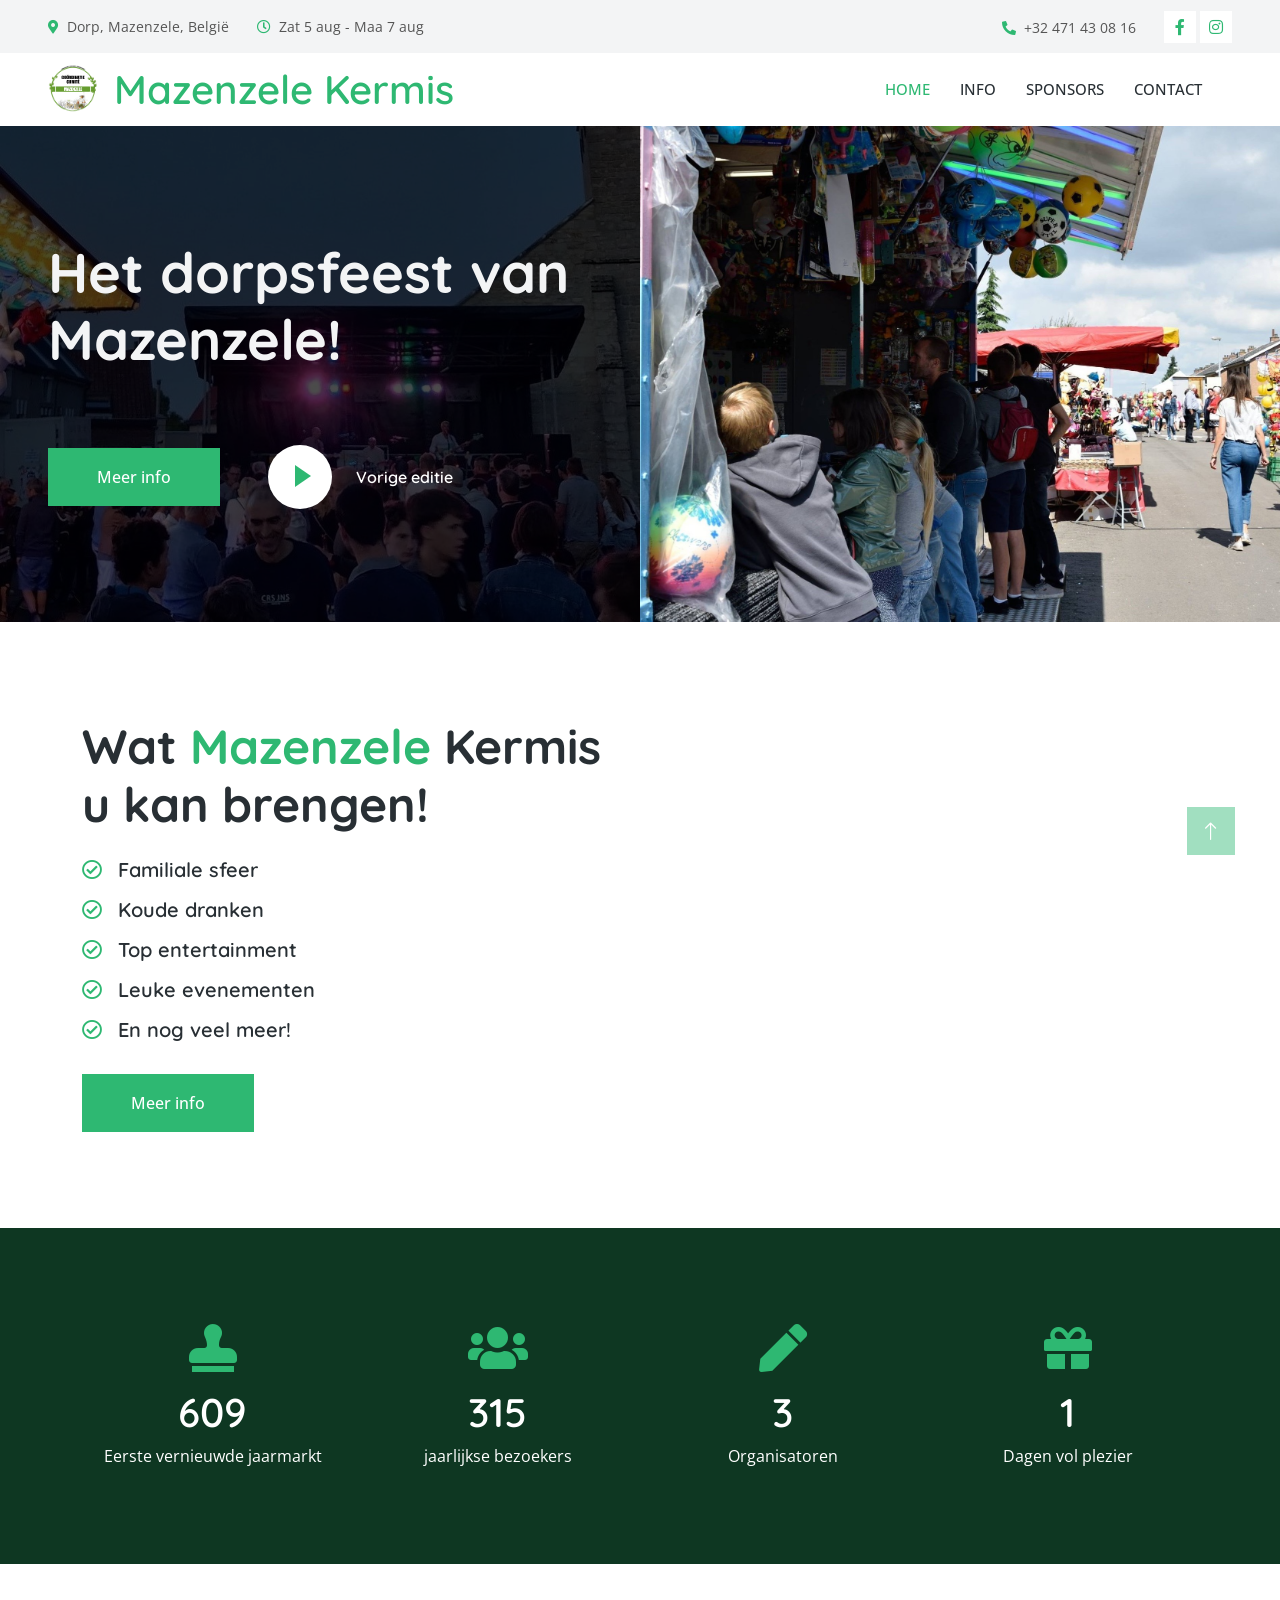
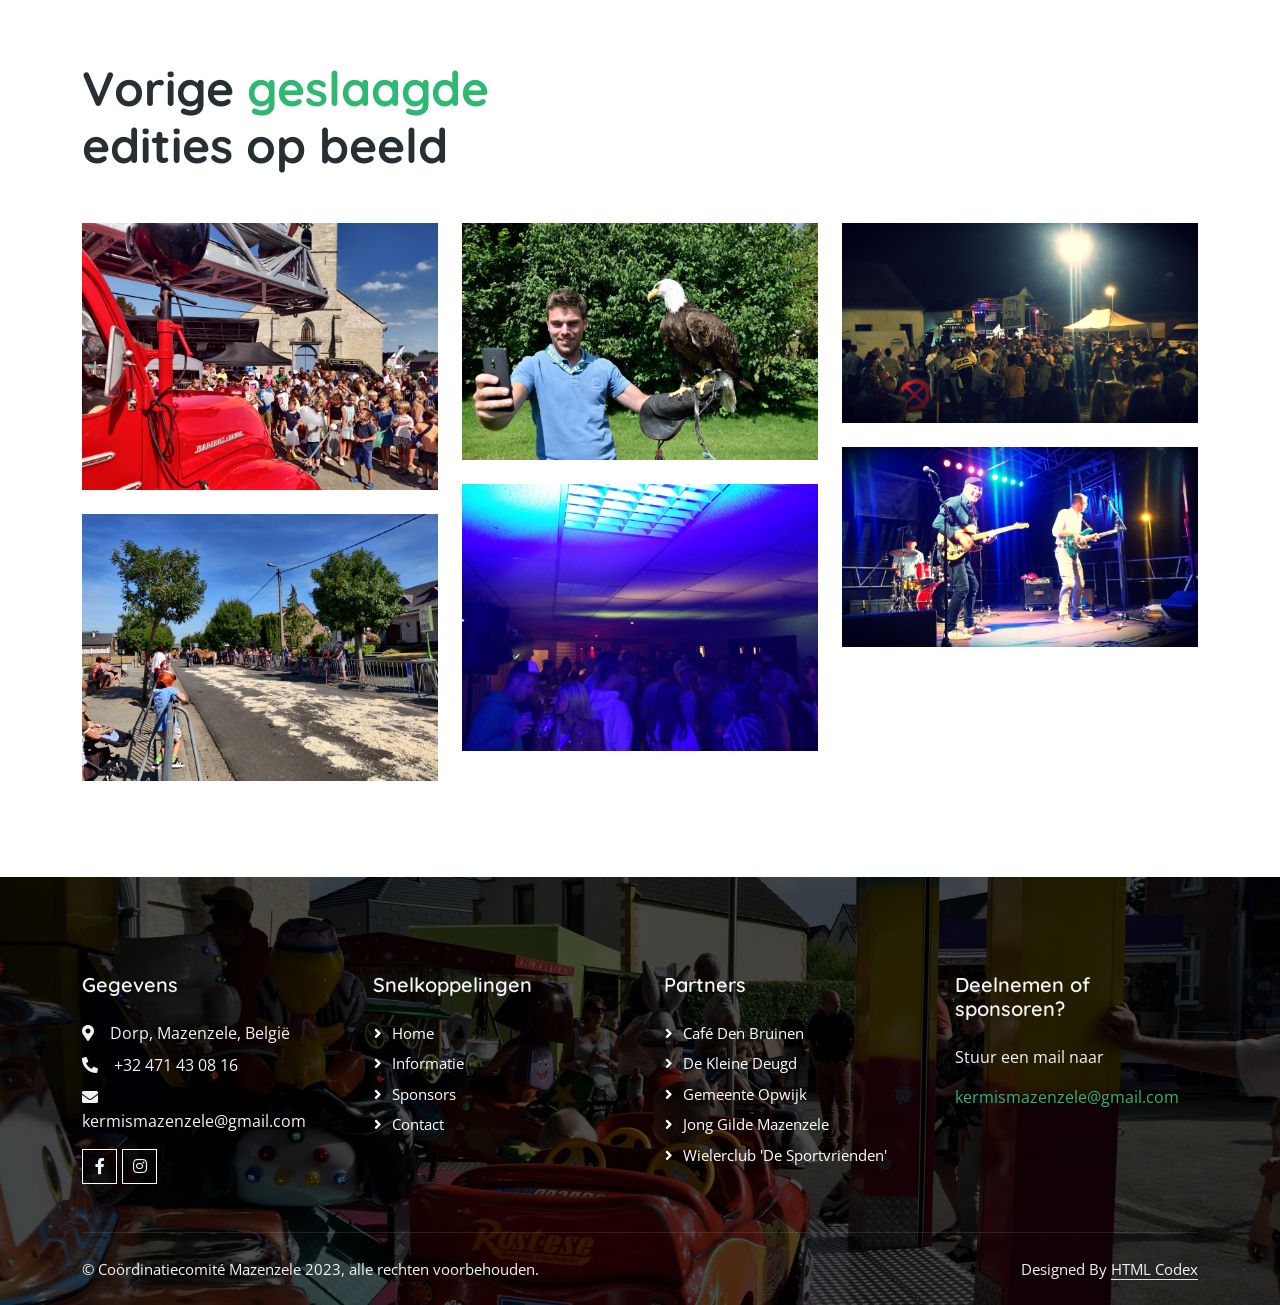
==== commit 0136866d: "Update www" ====
--- a/index.html
+++ b/index.html
@@ -2,13 +2,13 @@
 <html lang="en">
   <head>
     <meta charset="utf-8" />
-    <title>Mazenzele Kermis- Het dorpsfeest van Mazenzele!</title>
+    <title>Mazenzele Kermis - Het dorpsfeest van Mazenzele!</title>
     <meta content="width=device-width, initial-scale=1.0" name="viewport" />
     <meta content="Mazenzele" name="keywords" />
     <meta content="Kermis" name="description" />
 
     <!-- Favicon -->
-    <link href="img/favicon.ico" rel="icon" />
+    <link href="img/drive/wapenschild.ico" rel="icon" />
 
     <!-- Google Web Fonts -->
     <link rel="preconnect" href="https://fonts.googleapis.com" />
@@ -728,11 +728,24 @@
             <h5 class="text-light mb-4">Partners</h5>
             <a
               class="btn btn-link"
-              href="https://www.facebook.com/CafeDenBruinen/?locale=nl_NL"
+              href="https://www.facebook.com/CafeDenBruinen/"
               >Café den Bruinen</a
             >
             <a class="btn btn-link" href="https://www.dekleinedeugd2020.be/"
               >De Kleine Deugd</a
+            >
+            <a class="btn btn-link" href="https://www.opwijk.be/"
+              >Gemeente Opwijk</a
+            >
+            <a
+              class="btn btn-link"
+              href="https://www.facebook.com/jonggildemazenzele/"
+              >Jong Gilde Mazenzele</a
+            >
+            <a
+              class="btn btn-link"
+              href="https://www.sportvriendenmazenzele.be/"
+              >Wielerclub 'De Sportvrienden'</a
             >
             <!-- <a class="btn btn-link" href="">Our Services</a>
             <a class="btn btn-link" href="">Terms & Condition</a>
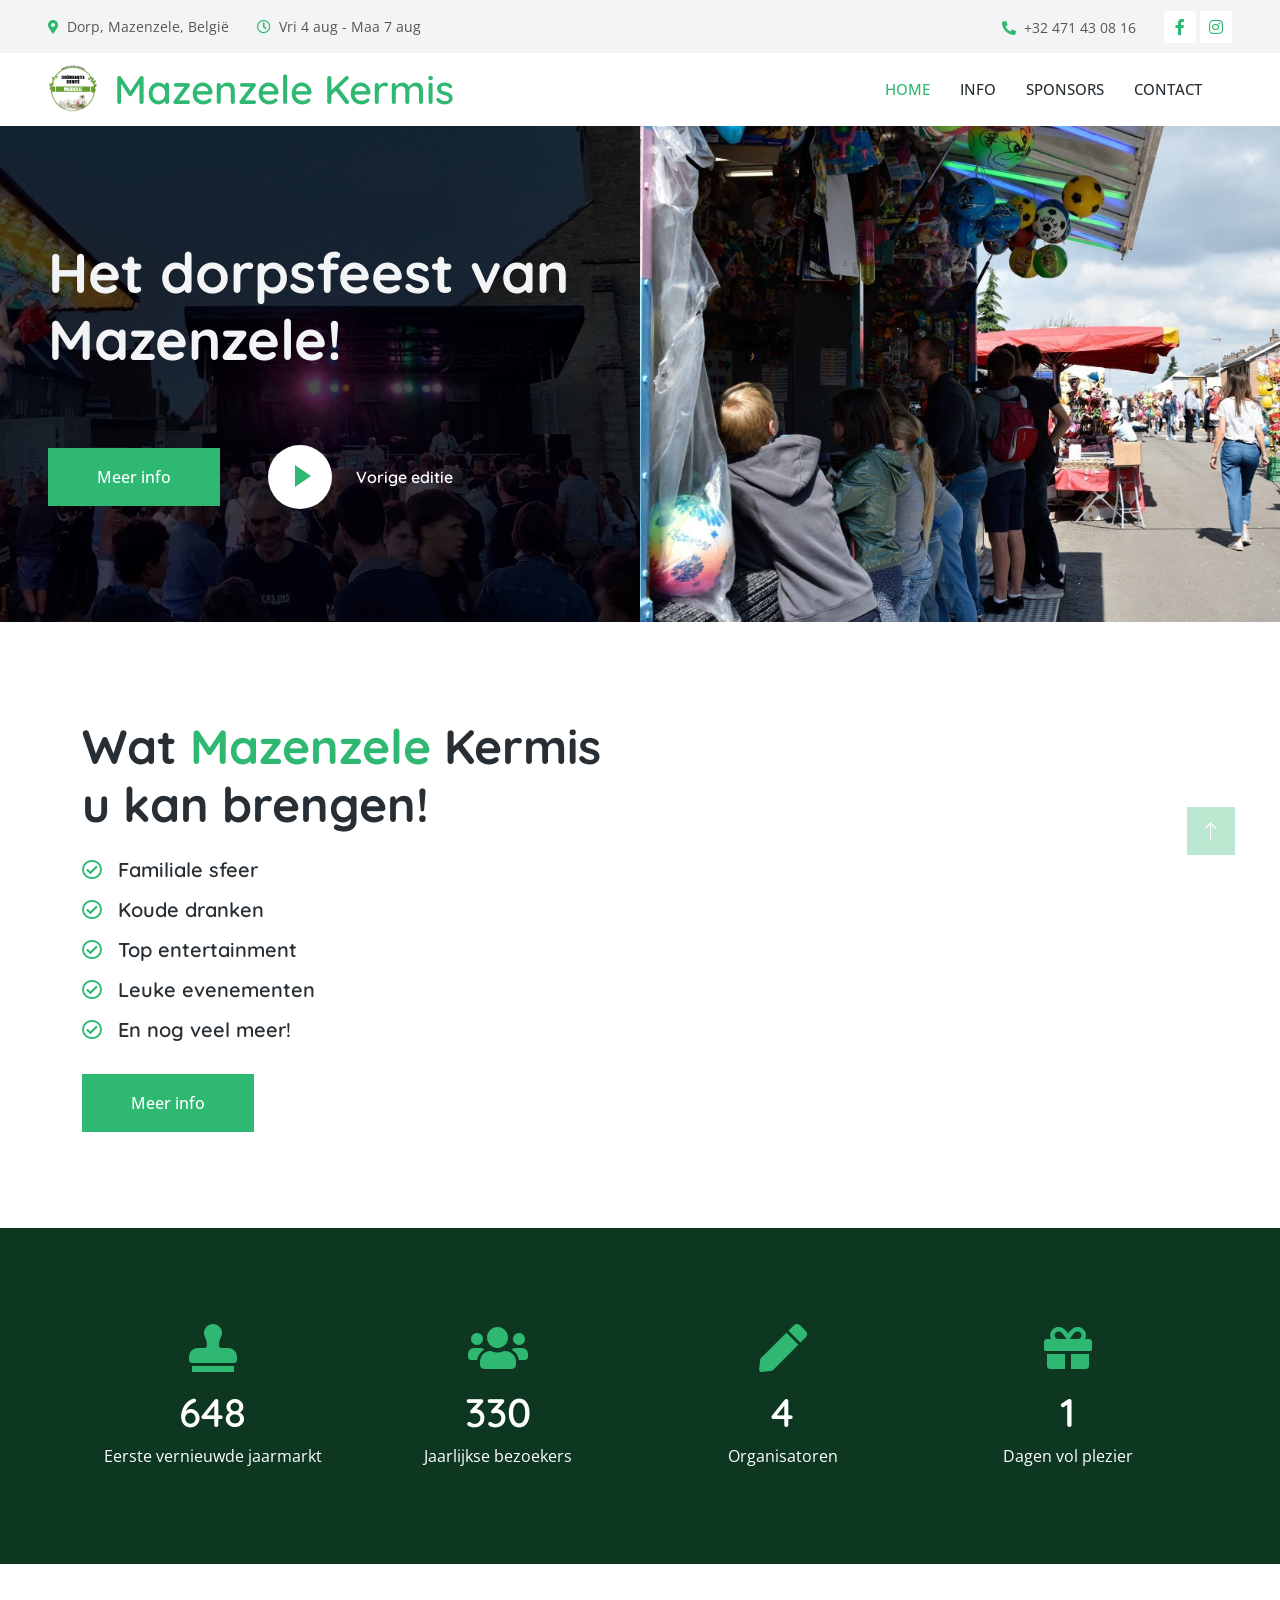
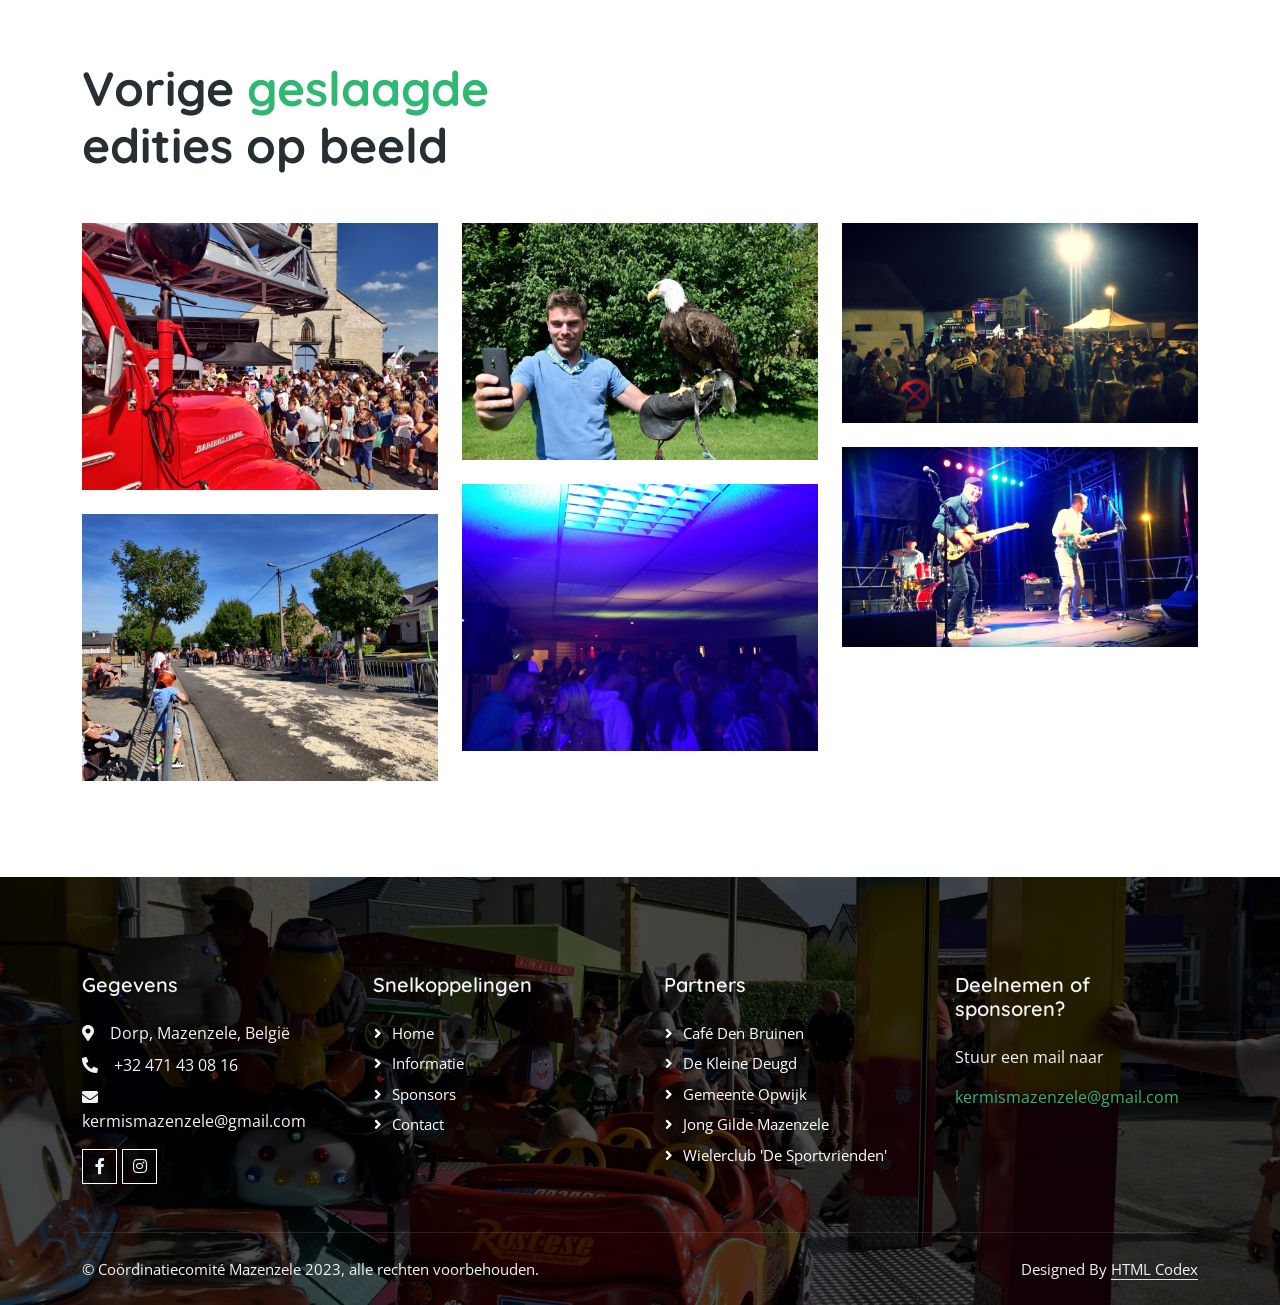
==== commit f36d8f7c: "Update www" ====
--- a/index.html
+++ b/index.html
@@ -66,7 +66,7 @@
           </div>
           <div class="h-100 d-inline-flex align-items-center py-3">
             <small class="far fa-clock text-primary me-2"></small>
-            <small>Zat 5 aug - Maa 7 aug</small>
+            <small>Vri 4 aug - Maa 7 aug</small>
           </div>
         </div>
         <div class="col-lg-5 px-5 text-end">
@@ -144,7 +144,7 @@
               <button
                 type="button"
                 class="btn-play"
-                onclick="window.open('https://fb.watch/l04UT8slRQ/','_blank')"
+                onclick="window.open('https://www.youtube.com/watch?v=kRNzD93EVS0','_blank')"
               >
                 <span></span>
               </button>
@@ -268,7 +268,7 @@
           >
             <i class="fa fa-users fa-3x text-primary mb-3"></i>
             <h1 class="text-white mb-2" data-toggle="counter-up">1000</h1>
-            <p class="text-white mb-0">jaarlijkse bezoekers</p>
+            <p class="text-white mb-0">Jaarlijkse bezoekers</p>
           </div>
           <div
             class="col-md-6 col-lg-3 text-center wow fadeIn"
@@ -283,7 +283,7 @@
             data-wow-delay="0.7s"
           >
             <i class="fa fa-gift fa-3x text-primary mb-3"></i>
-            <h1 class="text-white mb-2" data-toggle="counter-up">3</h1>
+            <h1 class="text-white mb-2" data-toggle="counter-up">4</h1>
             <p class="text-white mb-0">Dagen vol plezier</p>
           </div>
         </div>
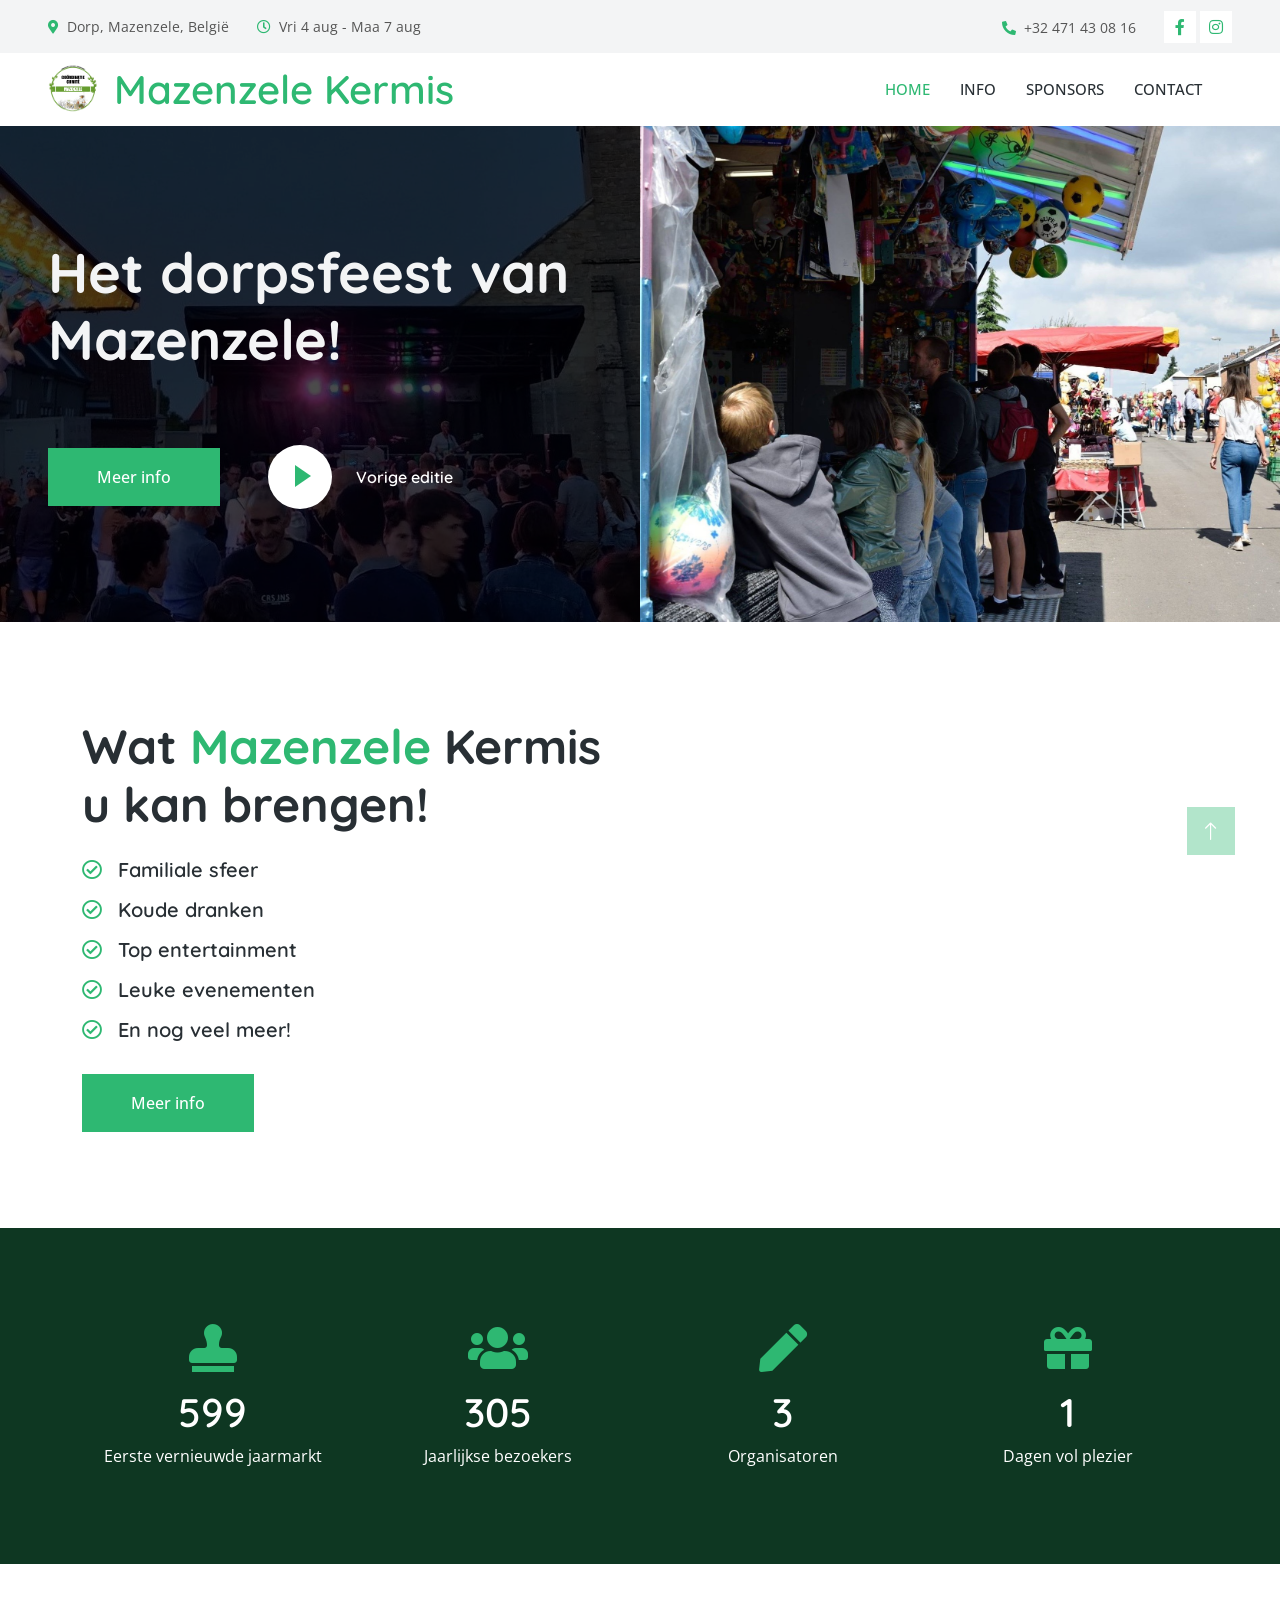
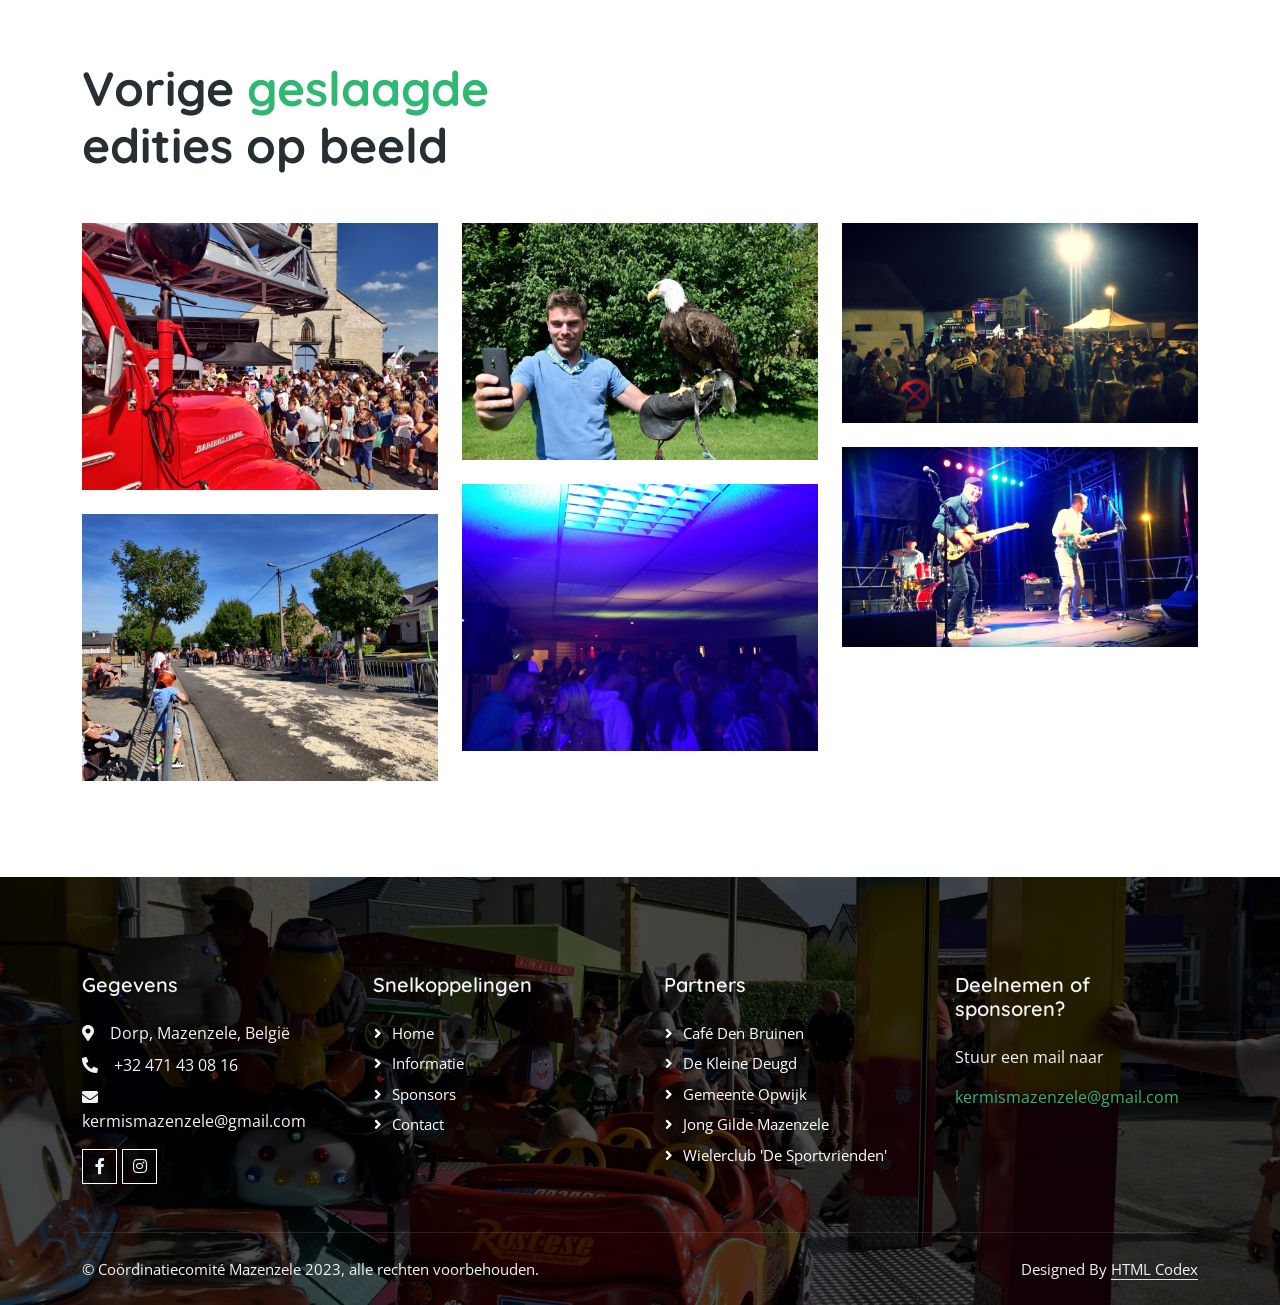
==== commit bd1a21a1: "Update www" ====
--- a/index.html
+++ b/index.html
@@ -155,7 +155,12 @@
           </div>
         </div>
         <div class="col-lg-6 wow fadeIn" data-wow-delay="0.5s">
-          <img class="img-fluid" src="img/drive/img2.jpg" alt="" />
+          <img
+            class="img-fluid"
+            src="img/drive/img2.jpg"
+            alt=""
+            draggable="false"
+          />
         </div>
       </div>
     </div>
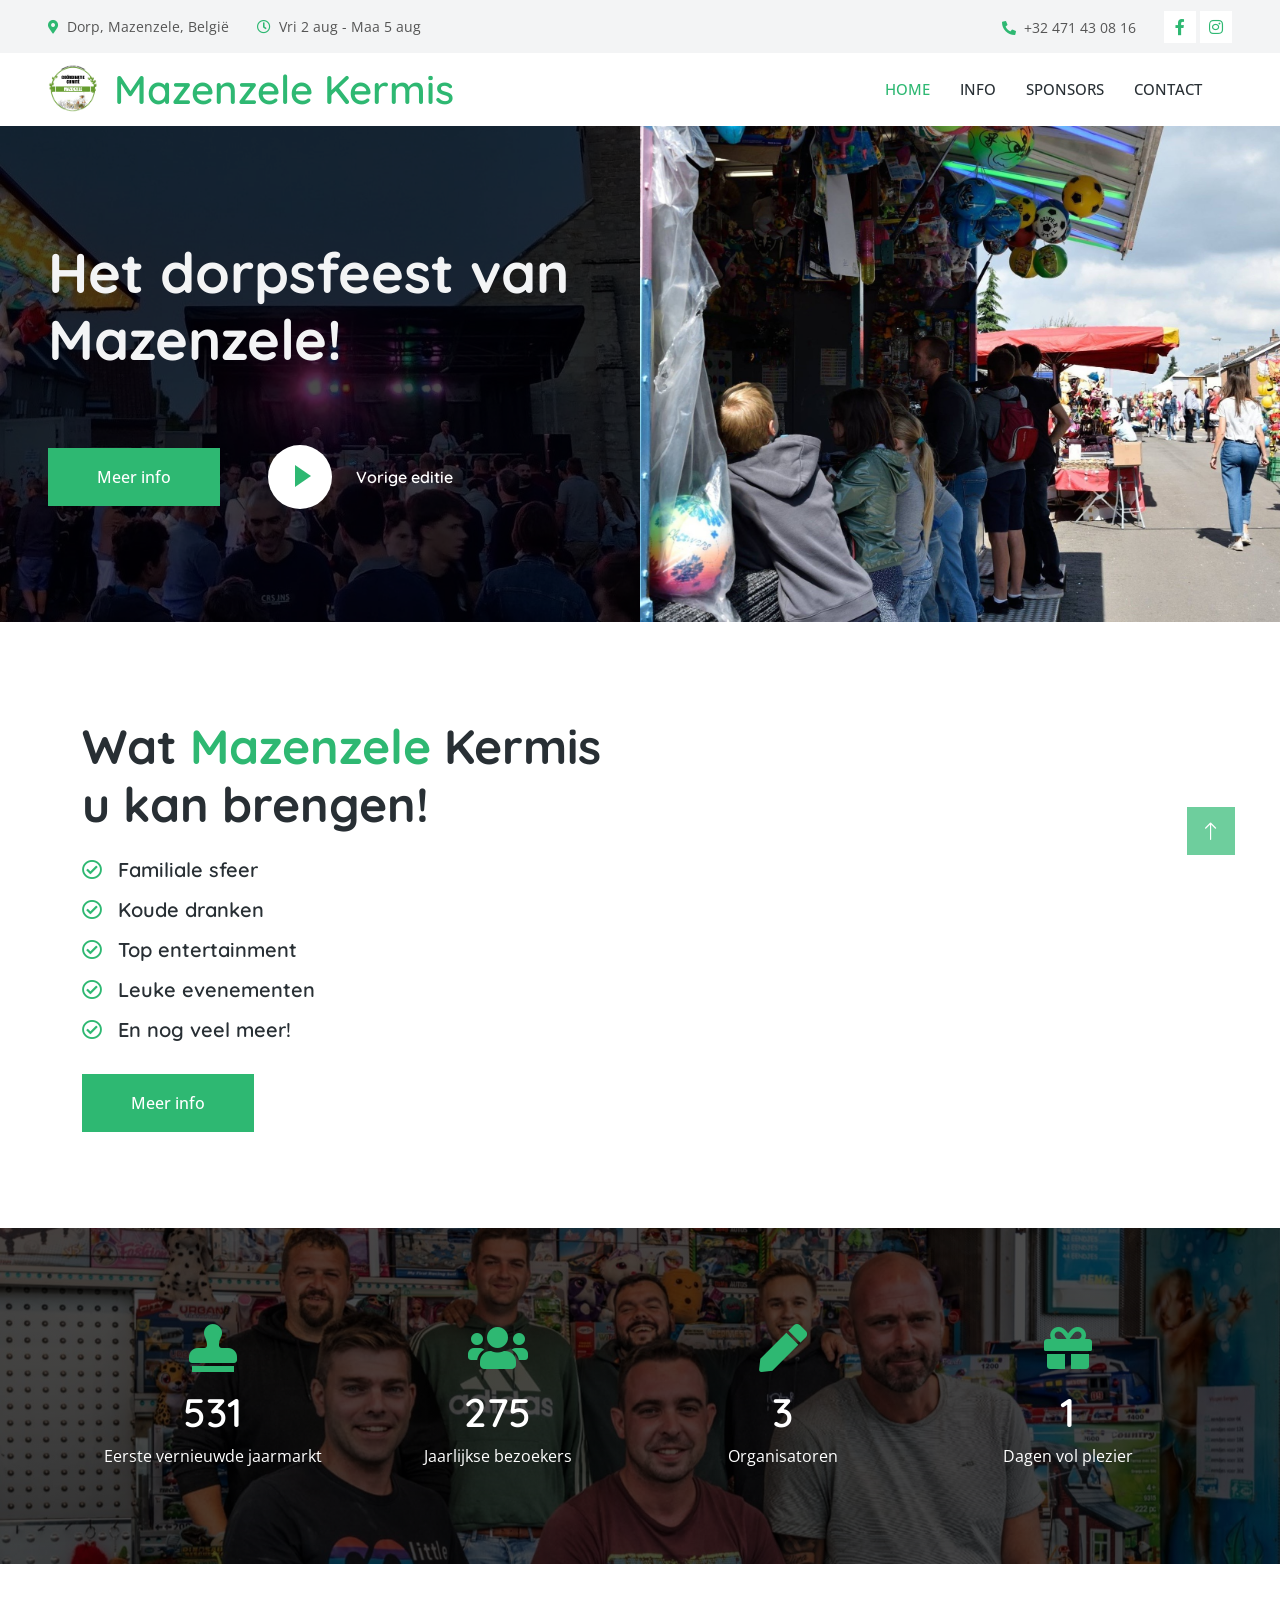
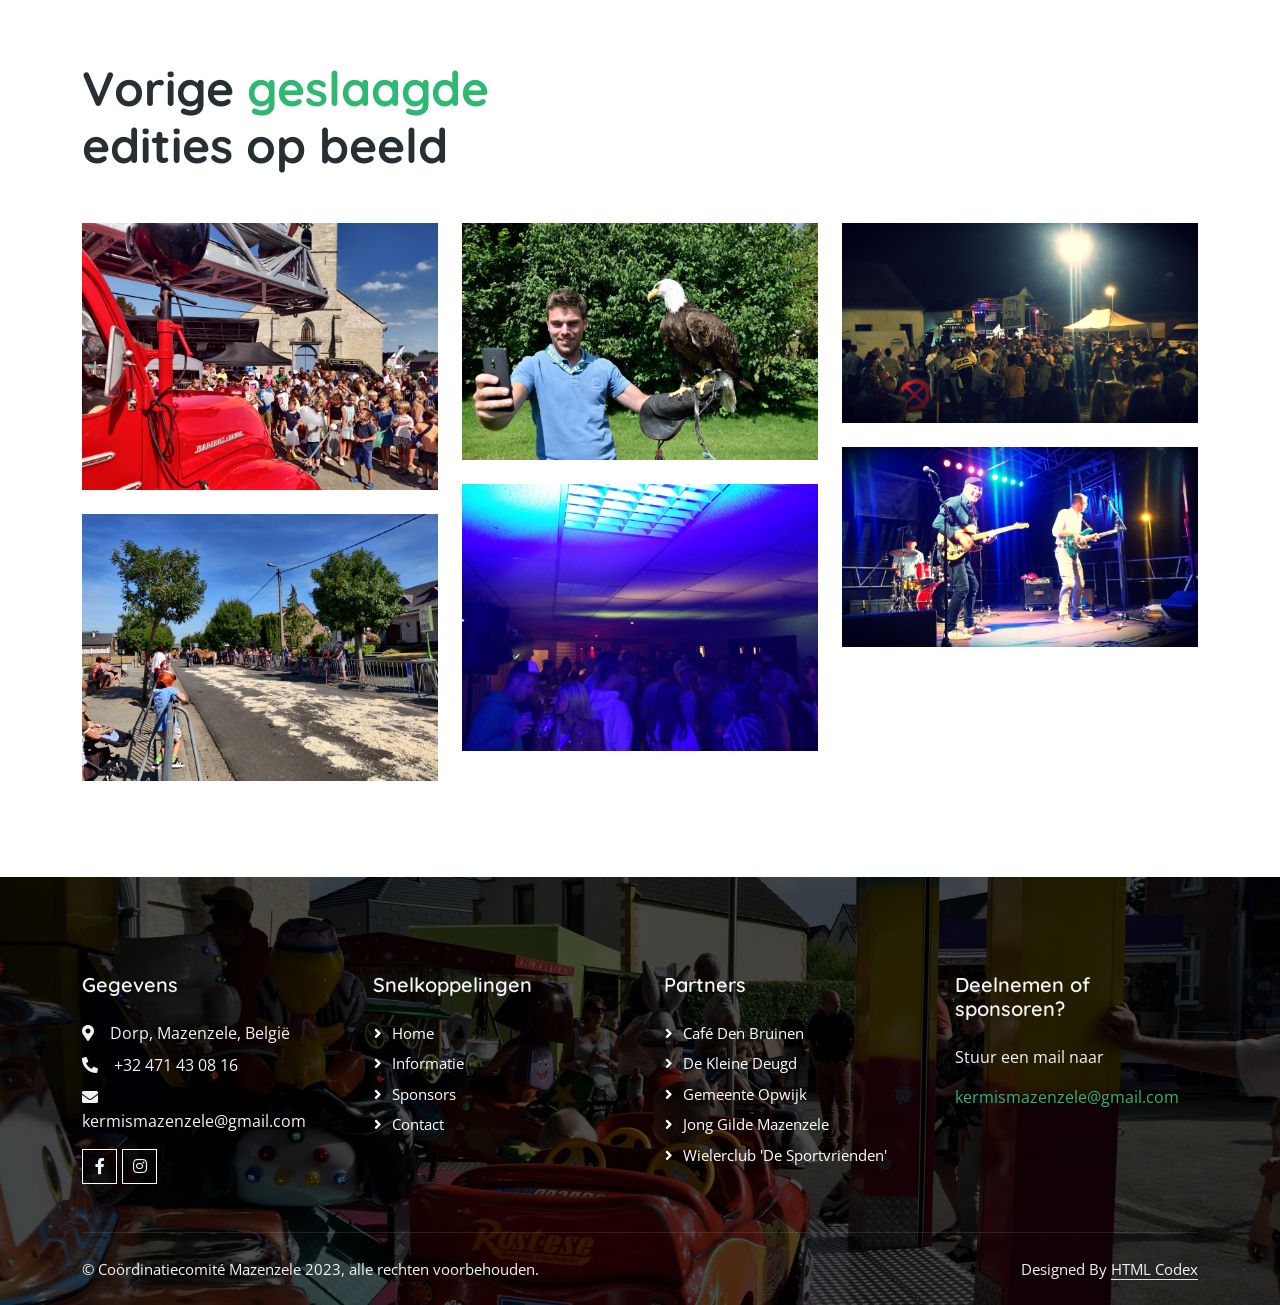
==== commit 4c5edf13: "Update 2023" ====
--- a/index.html
+++ b/index.html
@@ -66,7 +66,7 @@
           </div>
           <div class="h-100 d-inline-flex align-items-center py-3">
             <small class="far fa-clock text-primary me-2"></small>
-            <small>Vri 4 aug - Maa 7 aug</small>
+            <small>Vri 2 aug - Maa 5 aug</small>
           </div>
         </div>
         <div class="col-lg-5 px-5 text-end">
@@ -280,7 +280,7 @@
             data-wow-delay="0.5s"
           >
             <i class="fa fa-pen fa-3x text-primary mb-3"></i>
-            <h1 class="text-white mb-2" data-toggle="counter-up">11</h1>
+            <h1 class="text-white mb-2" data-toggle="counter-up">10</h1>
             <p class="text-white mb-0">Organisatoren</p>
           </div>
           <div
--- a/css/style.css
+++ b/css/style.css
@@ -338,7 +338,7 @@
 /*** Facts & Visiting Hours ***/
 .facts {
   background: linear-gradient(rgba(0, 0, 0, 0.7), rgba(0, 0, 0, 0.7)),
-    url(../img/organisatie.png) center center no-repeat;
+    url(../img/TeamPhoto-Copy.jpg) center center no-repeat;
   background-size: cover;
 }
 
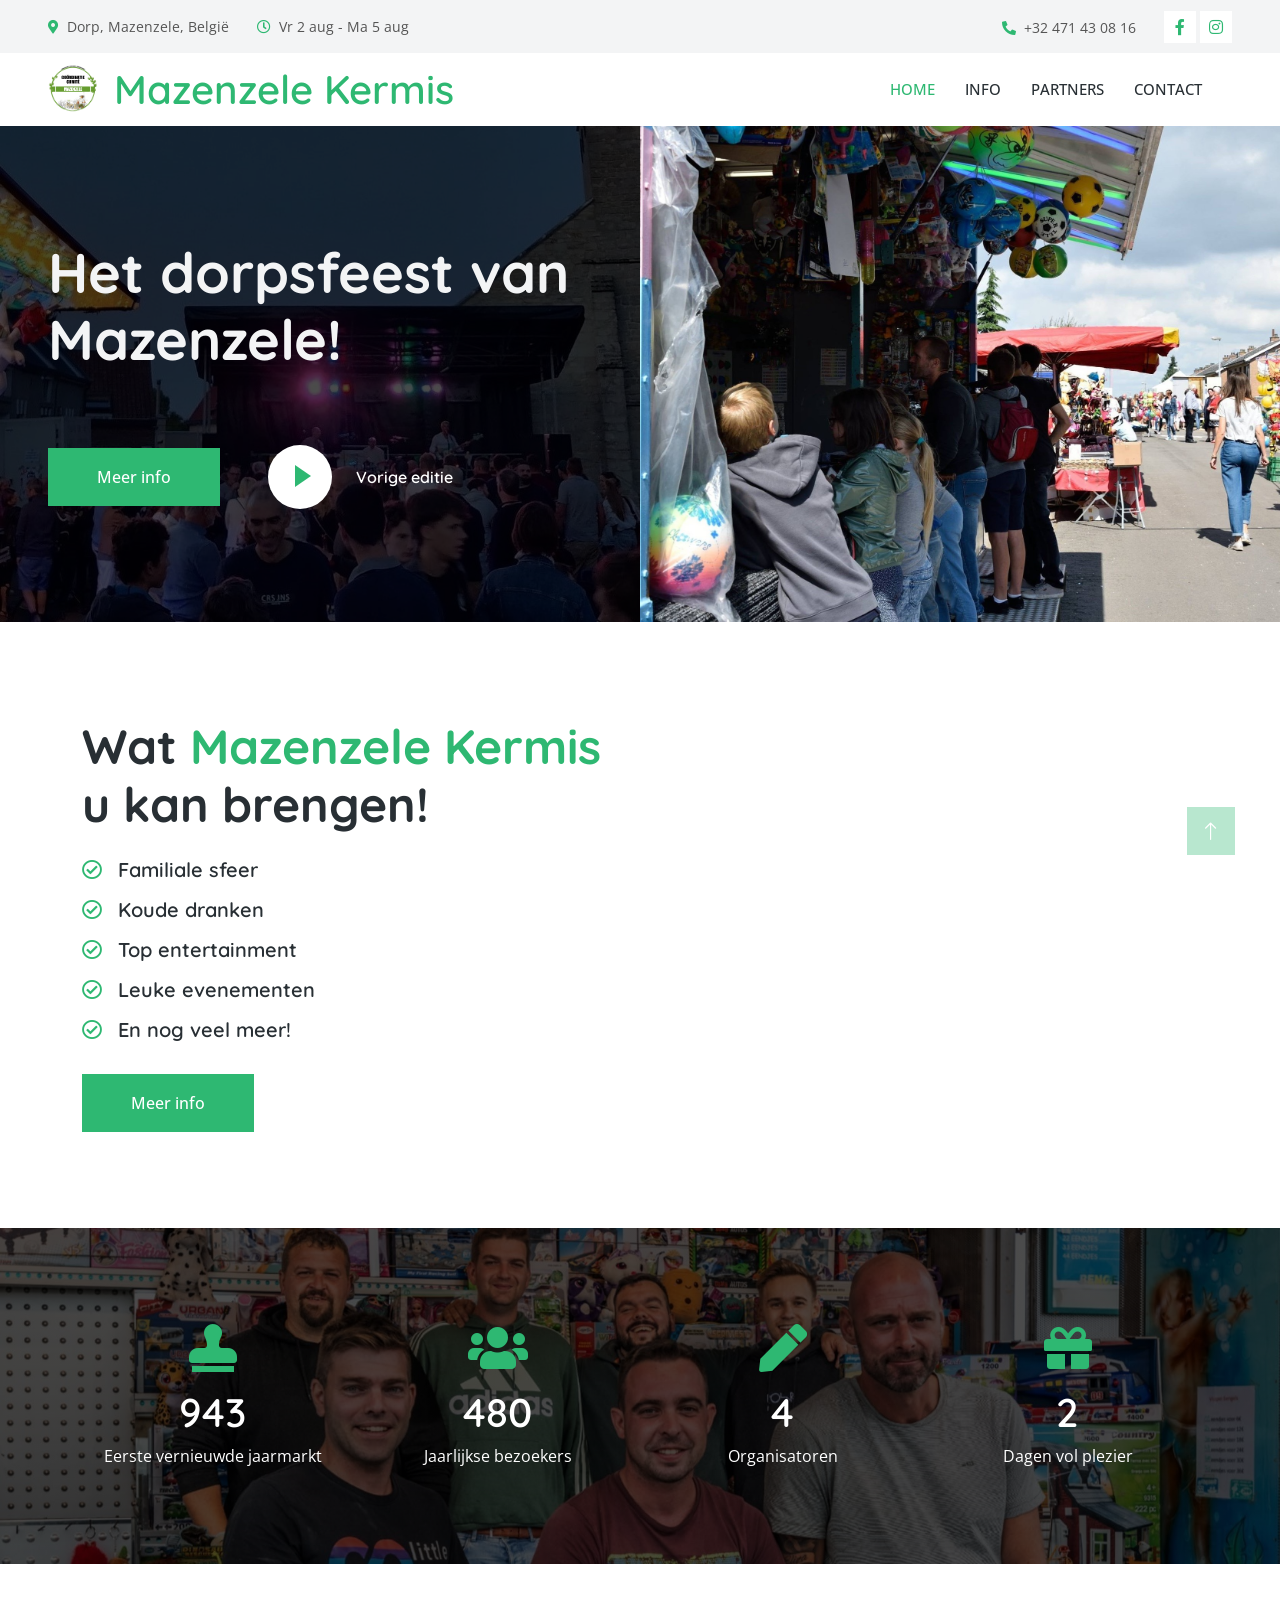
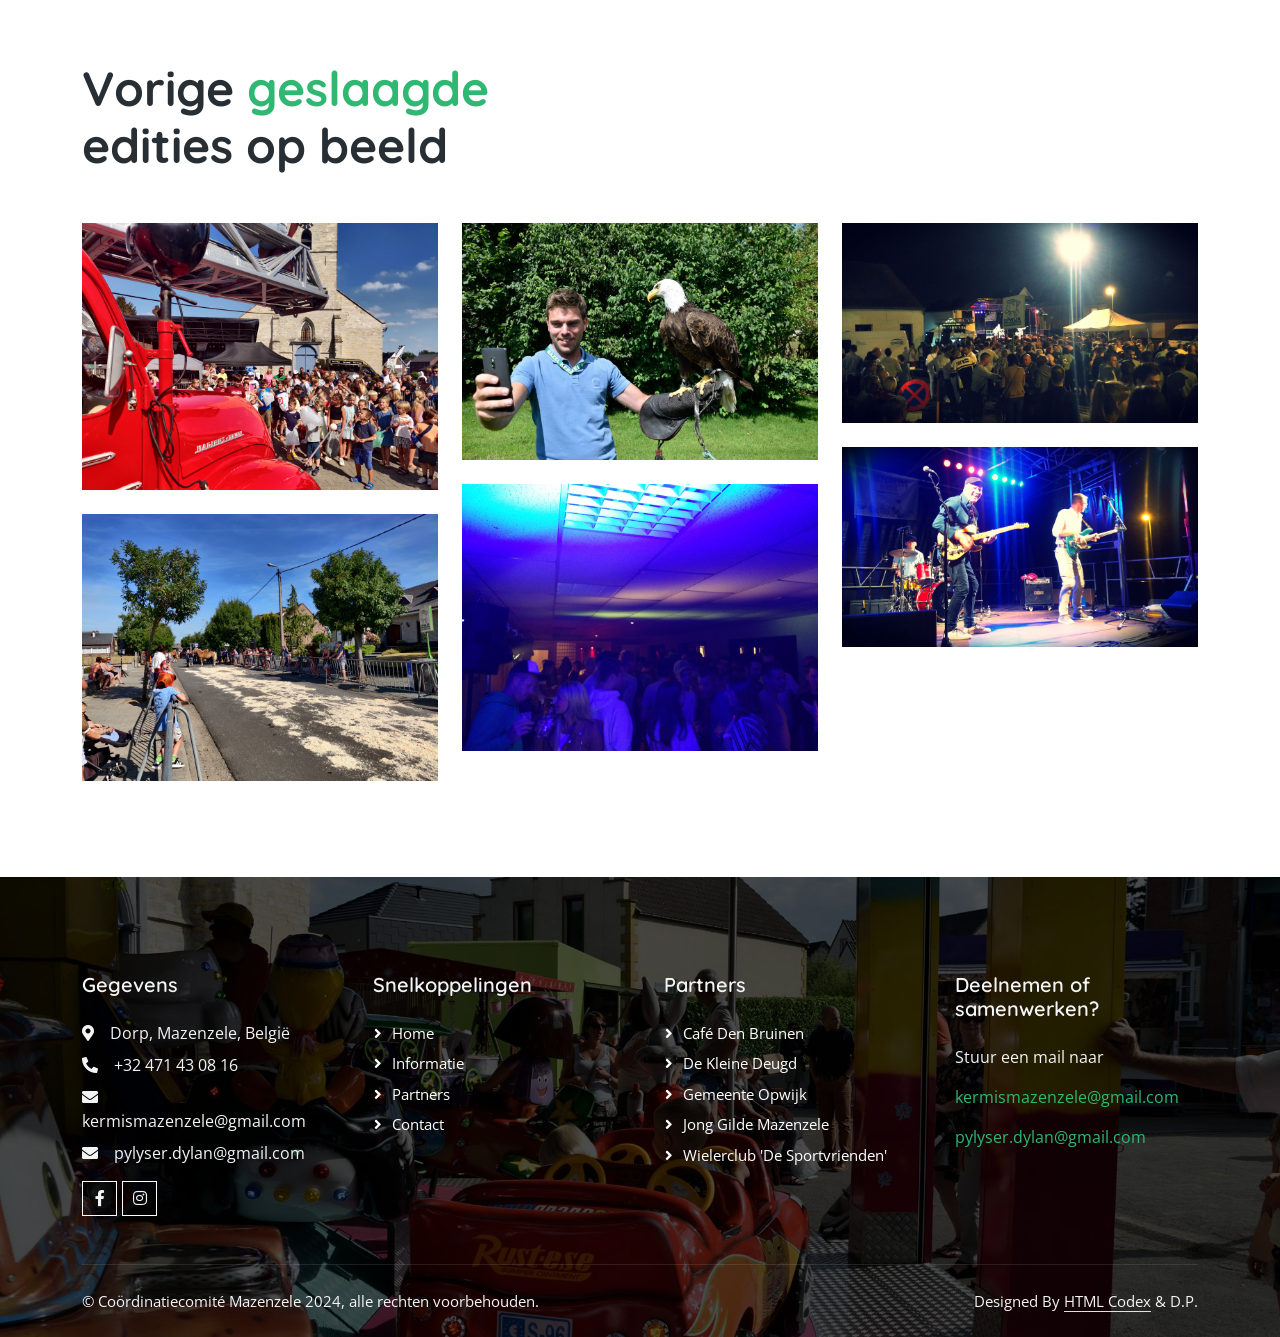
==== commit e95d37c3: "Update MazelKermis2024" ====
--- a/index.html
+++ b/index.html
@@ -66,7 +66,7 @@
           </div>
           <div class="h-100 d-inline-flex align-items-center py-3">
             <small class="far fa-clock text-primary me-2"></small>
-            <small>Vri 2 aug - Maa 5 aug</small>
+            <small>Vr 2 aug - Ma 5 aug</small>
           </div>
         </div>
         <div class="col-lg-5 px-5 text-end">
@@ -118,7 +118,7 @@
         <div class="navbar-nav ms-auto">
           <a href="index.html" class="nav-item nav-link active">Home</a>
           <a href="info.html" class="nav-item nav-link">Info</a>
-          <a href="sponsors.html" class="nav-item nav-link">Sponsors</a>
+          <a href="partners.html" class="nav-item nav-link">Partners</a>
           <a href="contact.html" class="nav-item nav-link">Contact</a>
         </div>
       </div>
@@ -212,7 +212,7 @@
           <div class="col-lg-6 wow fadeInUp" data-wow-delay="0.1s">
             <h1 class="display-5 mb-4">
               Wat
-              <span class="text-primary">Mazenzele</span> Kermis u kan brengen!
+              <span class="text-primary">Mazenzele Kermis</span> u kan brengen!
             </h1>
             <!-- <p class="mb-4">
               Stet no et lorem dolor et diam, amet duo ut dolore vero eos. No
@@ -280,7 +280,7 @@
             data-wow-delay="0.5s"
           >
             <i class="fa fa-pen fa-3x text-primary mb-3"></i>
-            <h1 class="text-white mb-2" data-toggle="counter-up">10</h1>
+            <h1 class="text-white mb-2" data-toggle="counter-up">9</h1>
             <p class="text-white mb-0">Organisatoren</p>
           </div>
           <div
@@ -703,6 +703,9 @@
             <p class="mb-2">
               <i class="fa fa-envelope me-3"></i>kermismazenzele@gmail.com
             </p>
+            <p class="mb-2">
+              <i class="fa fa-envelope me-3"></i>pylyser.dylan@gmail.com
+            </p>
             <div class="d-flex pt-2">
               <!-- <a class="btn btn-outline-light btn-social" href=""
                 ><i class="fab fa-twitter"></i
@@ -726,7 +729,7 @@
             <h5 class="text-light mb-4">Snelkoppelingen</h5>
             <a class="btn btn-link" href="index.html">Home</a>
             <a class="btn btn-link" href="info.html">Informatie</a>
-            <a class="btn btn-link" href="sponsors.html">Sponsors</a>
+            <a class="btn btn-link" href="partners.html">Partners</a>
             <a class="btn btn-link" href="contact.html">Contact</a>
           </div>
           <div class="col-lg-3 col-md-6">
@@ -757,11 +760,16 @@
             <a class="btn btn-link" href="">Support</a> -->
           </div>
           <div class="col-lg-3 col-md-6">
-            <h5 class="text-light mb-4">Deelnemen of sponsoren?</h5>
+            <h5 class="text-light mb-4">Deelnemen of samenwerken?</h5>
             <p>Stuur een mail naar</p>
             <p>
               <a href="mailto:kermismazenzele@gmail.com"
                 >kermismazenzele@gmail.com</a
+              >
+            </p>
+            <p>
+              <a href="mailto:pylyser.dylan@gmail.com"
+                >pylyser.dylan@gmail.com</a
               >
             </p>
             <div class="position-relative mx-auto" style="max-width: 400px">
@@ -784,7 +792,7 @@
         <div class="copyright">
           <div class="row">
             <div class="col-md-6 text-center text-md-start mb-3 mb-md-0">
-              &copy; Coördinatiecomité Mazenzele 2023, alle rechten
+              &copy; Coördinatiecomité Mazenzele 2024, alle rechten
               voorbehouden.
             </div>
             <div class="col-md-6 text-center text-md-end">
@@ -793,6 +801,7 @@
               <a class="border-bottom" href="https://htmlcodex.com"
                 >HTML Codex</a
               >
+              & D.P.
             </div>
           </div>
         </div>
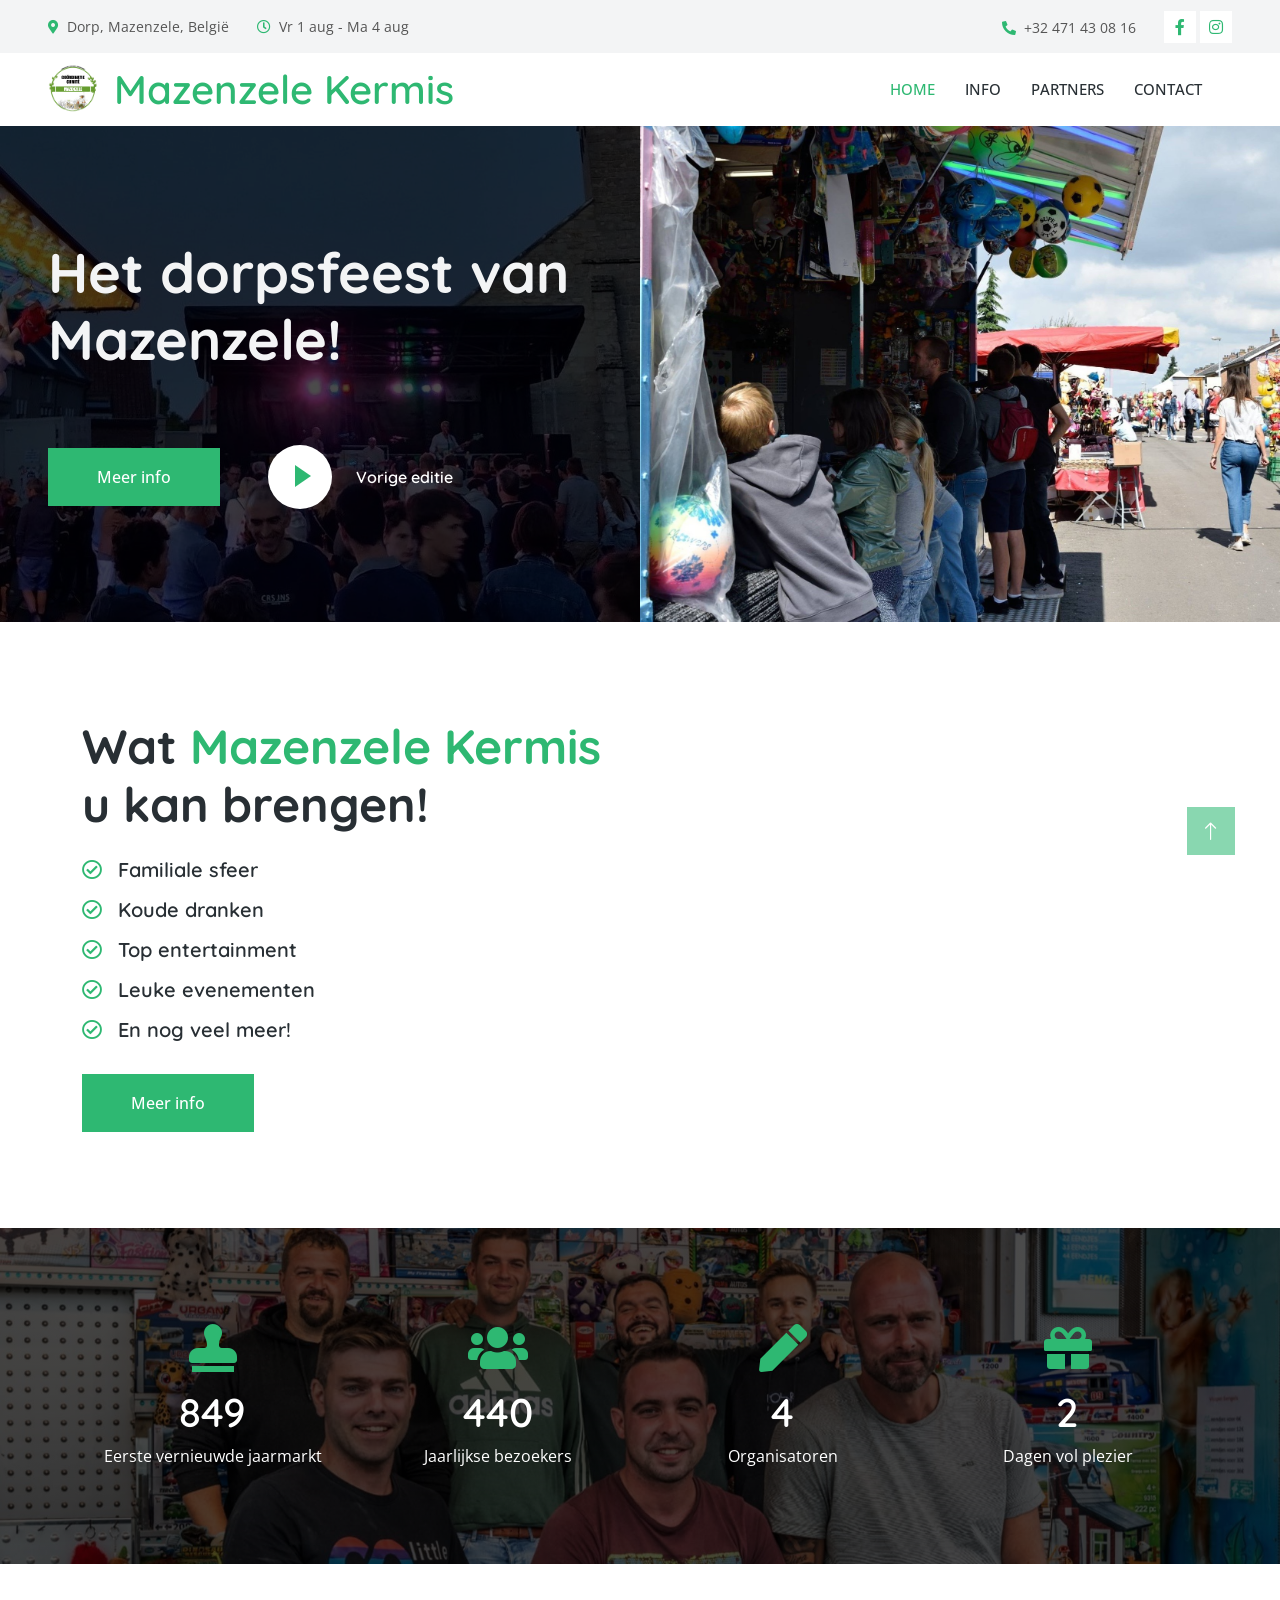
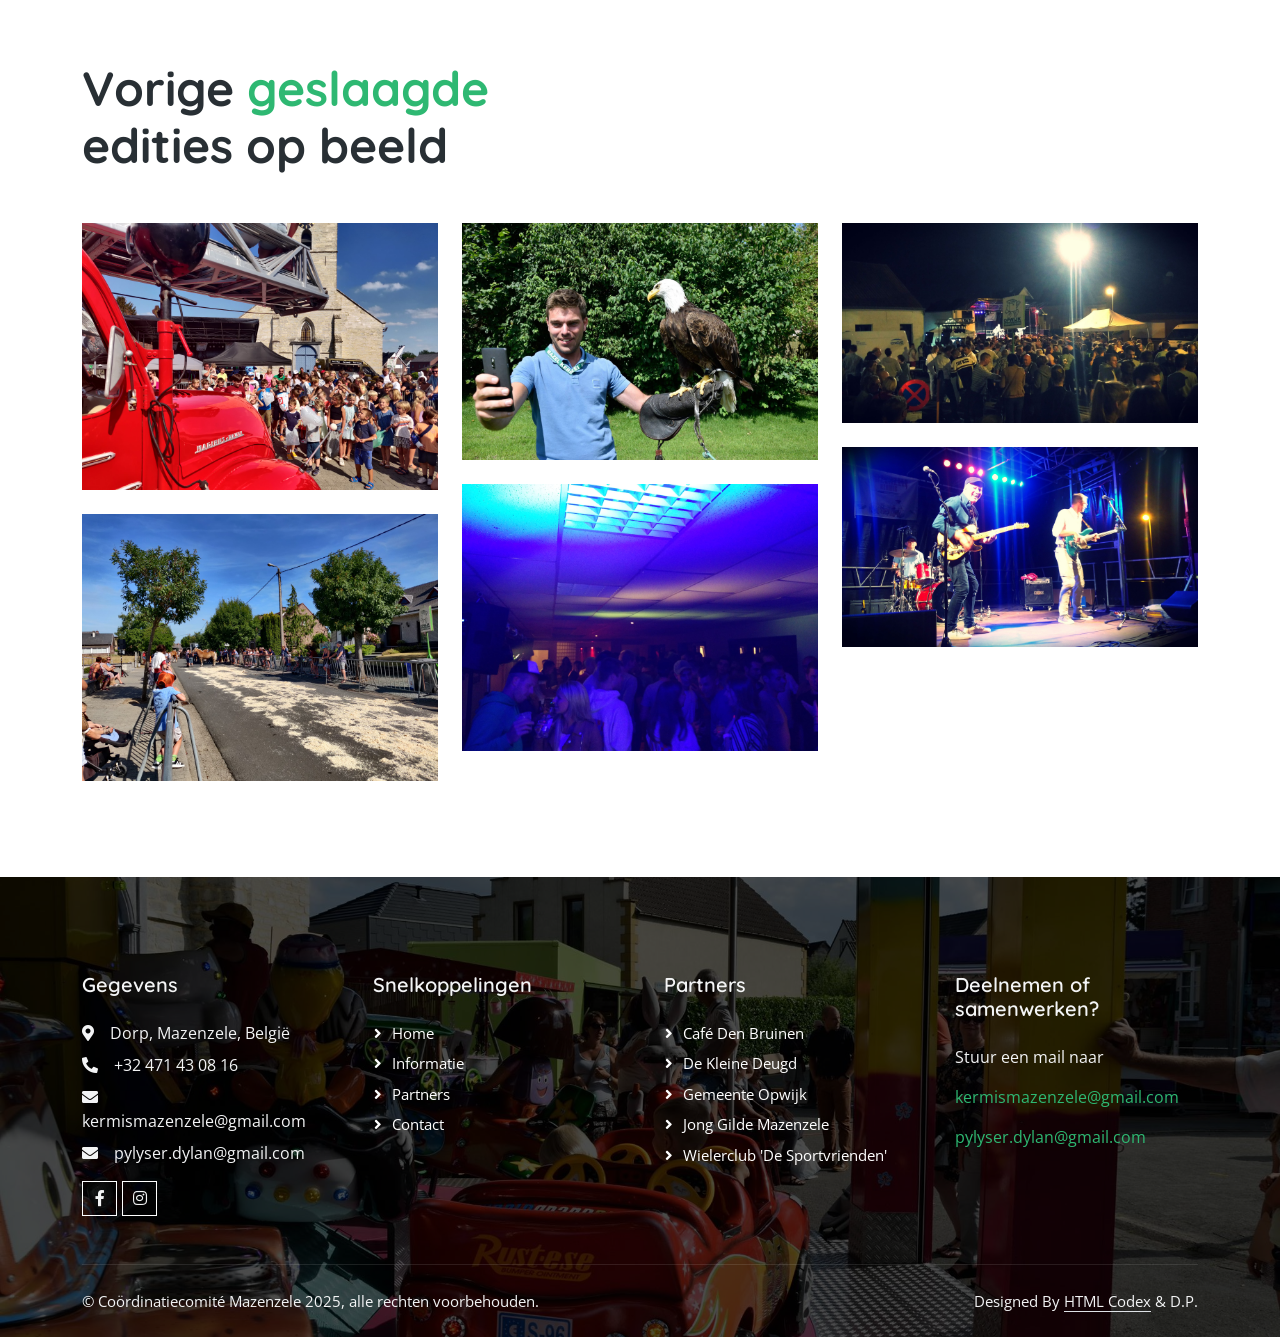
==== commit 91fe7e58: "Update MK25" ====
--- a/index.html
+++ b/index.html
@@ -66,7 +66,7 @@
           </div>
           <div class="h-100 d-inline-flex align-items-center py-3">
             <small class="far fa-clock text-primary me-2"></small>
-            <small>Vr 2 aug - Ma 5 aug</small>
+            <small>Vr 1 aug - Ma 4 aug</small>
           </div>
         </div>
         <div class="col-lg-5 px-5 text-end">
@@ -792,7 +792,7 @@
         <div class="copyright">
           <div class="row">
             <div class="col-md-6 text-center text-md-start mb-3 mb-md-0">
-              &copy; Coördinatiecomité Mazenzele 2024, alle rechten
+              &copy; Coördinatiecomité Mazenzele 2025, alle rechten
               voorbehouden.
             </div>
             <div class="col-md-6 text-center text-md-end">
